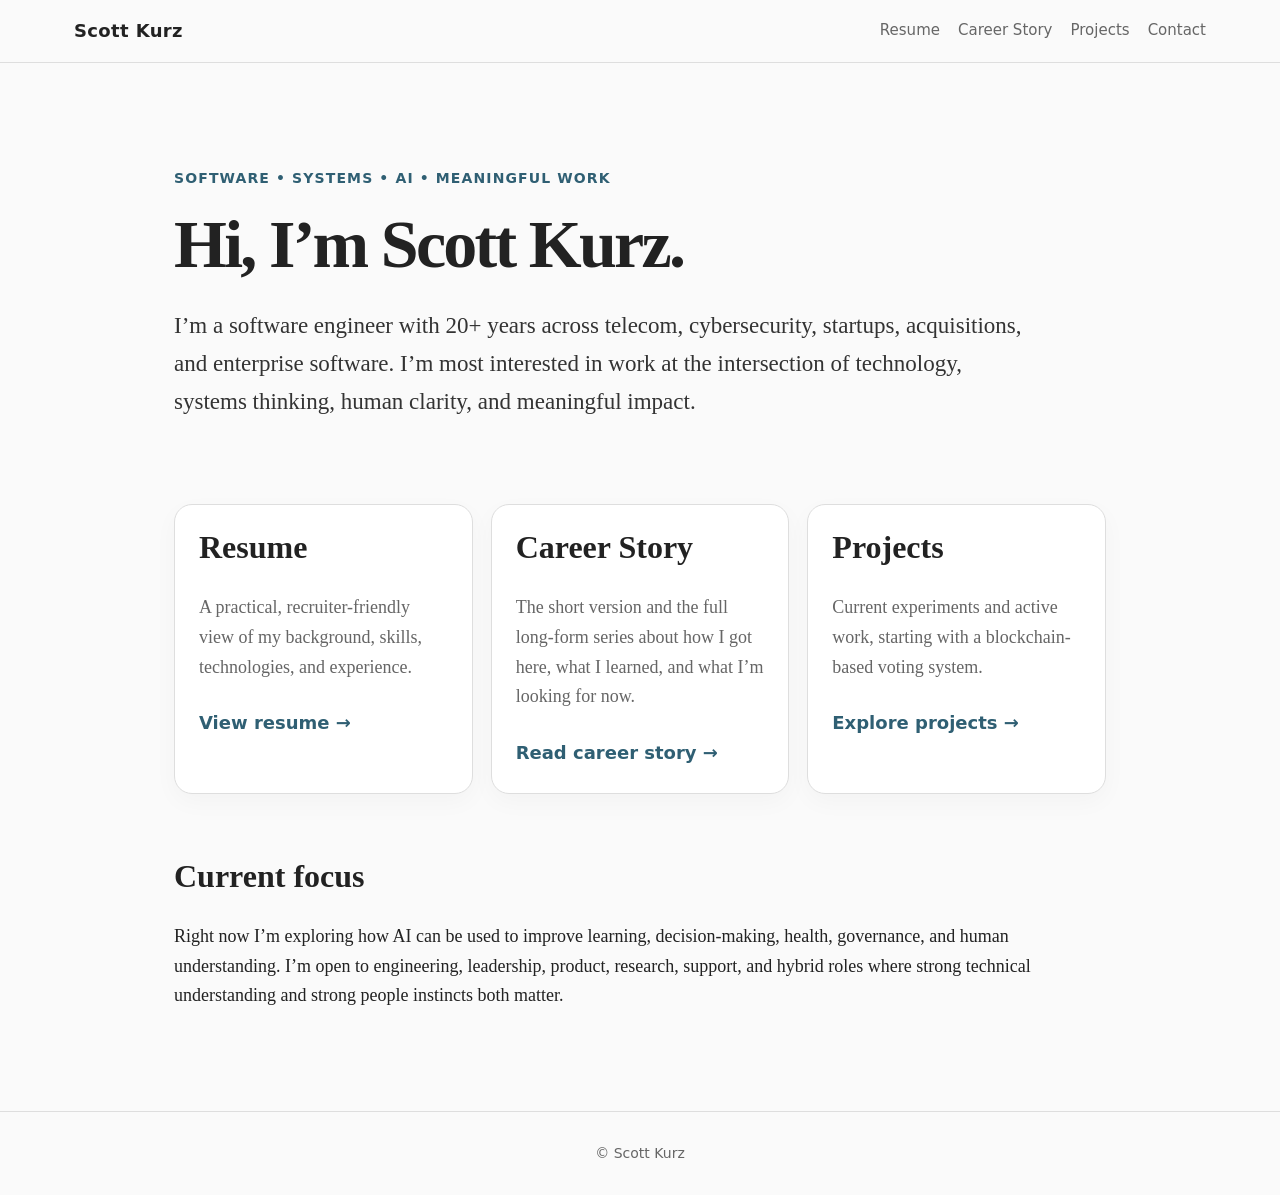
==== index.html @ 03584a28 "Initial website import" ====
<!doctype html>
<html lang="en">
<head>
<meta charset="utf-8">
<meta name="viewport" content="width=device-width, initial-scale=1">
<title>Home | Scott Kurz</title>
<link rel="stylesheet" href="styles.css">
</head>
<body>

<header class="site-header">
  <nav class="nav">
    <a class="brand" href="index.html">Scott Kurz</a>
    <div class="nav-links">
      <a class="" href="resume.html">Resume</a>
      <a class="" href="career-story.html">Career Story</a>
      <a class="" href="projects.html">Projects</a>
      <a class="" href="contact.html">Contact</a>
    </div>
  </nav>
</header>


<main>
  <section class="hero">
    <p class="eyebrow">Software • Systems • AI • Meaningful Work</p>
    <h1>Hi, I’m Scott Kurz.</h1>
    <p class="lede">I’m a software engineer with 20+ years across telecom, cybersecurity, startups, acquisitions, and enterprise software. I’m most interested in work at the intersection of technology, systems thinking, human clarity, and meaningful impact.</p>
  </section>
  <section class="cards">
    <article class="card">
      <h2>Resume</h2>
      <p>A practical, recruiter-friendly view of my background, skills, technologies, and experience.</p>
      <a class="card-link" href="resume.html">View resume →</a>
    </article>
    <article class="card">
      <h2>Career Story</h2>
      <p>The short version and the full long-form series about how I got here, what I learned, and what I’m looking for now.</p>
      <a class="card-link" href="career-story.html">Read career story →</a>
    </article>
    <article class="card">
      <h2>Projects</h2>
      <p>Current experiments and active work, starting with a blockchain-based voting system.</p>
      <a class="card-link" href="projects.html">Explore projects →</a>
    </article>
  </section>
  <section class="article">
    <h2>Current focus</h2>
    <p>Right now I’m exploring how AI can be used to improve learning, decision-making, health, governance, and human understanding. I’m open to engineering, leadership, product, research, support, and hybrid roles where strong technical understanding and strong people instincts both matter.</p>
  </section>
</main>

<footer class="footer">© Scott Kurz</footer>
</body>
</html>
---- styles.css ----
:root {
  --bg: #fafafa;
  --panel: #ffffff;
  --text: #222222;
  --muted: #666666;
  --border: #dedede;
  --accent: #2f5f73;
  --accent-soft: #e8f1f4;
  --max: 980px;
}

* { box-sizing: border-box; }

body {
  margin: 0;
  font-family: Georgia, "Times New Roman", serif;
  background: var(--bg);
  color: var(--text);
  line-height: 1.65;
  font-size: 18px;
}

a { color: var(--accent); text-decoration: none; }
a:hover { text-decoration: underline; }

.site-header {
  border-bottom: 1px solid var(--border);
  background: rgba(250,250,250,0.96);
  position: sticky;
  top: 0;
  z-index: 10;
}

.nav {
  max-width: 1180px;
  margin: 0 auto;
  padding: 16px 24px;
  display: flex;
  align-items: center;
  justify-content: space-between;
  gap: 16px;
}

.brand {
  font-family: system-ui, -apple-system, BlinkMacSystemFont, "Segoe UI", sans-serif;
  font-weight: 700;
  color: var(--text);
  letter-spacing: 0.02em;
}

.nav-links {
  display: flex;
  flex-wrap: wrap;
  gap: 18px;
  font-family: system-ui, -apple-system, BlinkMacSystemFont, "Segoe UI", sans-serif;
  font-size: 15px;
}

.nav-links a { color: var(--muted); }
.nav-links a.active { color: var(--text); font-weight: 600; }

main {
  max-width: var(--max);
  margin: 0 auto;
  padding: 56px 24px 80px;
}

.hero {
  padding: 34px 0 26px;
}

.eyebrow {
  font-family: system-ui, -apple-system, BlinkMacSystemFont, "Segoe UI", sans-serif;
  color: var(--accent);
  font-weight: 700;
  font-size: 14px;
  letter-spacing: 0.08em;
  text-transform: uppercase;
}

h1, h2, h3 {
  line-height: 1.18;
  margin-top: 0;
  font-weight: 700;
}

h1 {
  font-size: clamp(38px, 6vw, 68px);
  letter-spacing: -0.04em;
  margin-bottom: 20px;
}

h2 {
  font-size: 32px;
  margin-top: 52px;
  padding-top: 12px;
}

h3 {
  font-size: 23px;
  margin-top: 34px;
}

.lede {
  font-size: 23px;
  color: #333;
  max-width: 850px;
}

.muted { color: var(--muted); }

.cards {
  display: grid;
  grid-template-columns: repeat(3, minmax(0, 1fr));
  gap: 18px;
  margin-top: 34px;
}

.card {
  background: var(--panel);
  border: 1px solid var(--border);
  border-radius: 18px;
  padding: 24px;
  min-height: 190px;
  box-shadow: 0 8px 24px rgba(0,0,0,0.03);
}

.card h2, .card h3 {
  margin-top: 0;
  padding-top: 0;
}

.card p { color: var(--muted); }

.card-link {
  display: inline-block;
  margin-top: 8px;
  font-family: system-ui, -apple-system, BlinkMacSystemFont, "Segoe UI", sans-serif;
  font-weight: 700;
}

.page-grid {
  display: grid;
  grid-template-columns: 240px minmax(0, 1fr);
  gap: 42px;
  max-width: 1180px;
  margin: 0 auto;
  padding: 40px 24px 80px;
}

.story-nav {
  position: sticky;
  top: 82px;
  align-self: start;
  font-family: system-ui, -apple-system, BlinkMacSystemFont, "Segoe UI", sans-serif;
  font-size: 14px;
  border-right: 1px solid var(--border);
  padding-right: 22px;
}

.story-nav h3 {
  font-family: system-ui, -apple-system, BlinkMacSystemFont, "Segoe UI", sans-serif;
  font-size: 15px;
  margin: 0 0 14px;
}

.story-nav h3 a {
  color: var(--text);
}

.story-nav a {
  display: block;
  padding: 8px 0;
  color: var(--muted);
}

.story-nav a.active {
  color: var(--text);
  font-weight: 700;
}

.story-main {
  max-width: 860px;
}

.tabs {
  display: flex;
  gap: 8px;
  border-bottom: 1px solid var(--border);
  margin: 16px 0 32px;
  font-family: system-ui, -apple-system, BlinkMacSystemFont, "Segoe UI", sans-serif;
}

.tab-button {
  display: inline-flex;
  align-items: center;
  justify-content: center;
  border: 1px solid var(--border);
  border-bottom: none;
  background: #f3f3f3;
  padding: 11px 16px;
  border-radius: 12px 12px 0 0;
  cursor: pointer;
  color: var(--muted);
  font-weight: 650;
}

.tab-button.active {
  background: var(--panel);
  color: var(--text);
}

.tab-panel { display: none; }
.tab-panel.active { display: block; }

.story-layout {
  display: grid;
  grid-template-columns: 240px minmax(0, 1fr);
  gap: 42px;
}

.story-layout .story-nav { display: none; }
.story-layout.full-active .story-nav { display: block; }

.article {
  background: transparent;
}

.article p { margin: 0 0 20px; }

.article ul {
  margin: 0 0 22px 24px;
  padding: 0;
}

.article blockquote {
  margin: 26px 0;
  padding: 18px 22px;
  background: var(--accent-soft);
  border-left: 4px solid var(--accent);
  font-size: 20px;
  font-style: italic;
}

.resume-section {
  background: var(--panel);
  border: 1px solid var(--border);
  border-radius: 18px;
  padding: 28px;
  margin: 24px 0;
}

.resume-section h2 {
  margin-top: 0;
  padding-top: 0;
}

.pill-list {
  display: flex;
  flex-wrap: wrap;
  gap: 8px;
  margin-top: 12px;
}

.pill {
  font-family: system-ui, -apple-system, BlinkMacSystemFont, "Segoe UI", sans-serif;
  font-size: 14px;
  background: var(--accent-soft);
  border: 1px solid #d4e6eb;
  color: #234b59;
  padding: 6px 10px;
  border-radius: 999px;
}

.footer {
  border-top: 1px solid var(--border);
  padding: 30px 24px;
  text-align: center;
  color: var(--muted);
  font-family: system-ui, -apple-system, BlinkMacSystemFont, "Segoe UI", sans-serif;
  font-size: 14px;
}

@media (max-width: 850px) {
  .cards { grid-template-columns: 1fr; }
  .page-grid, .story-layout {
    display: block;
    padding: 32px 20px 70px;
  }
  .story-nav {
    position: static;
    border-right: 0;
    border-bottom: 1px solid var(--border);
    padding: 0 0 20px;
    margin-bottom: 28px;
  }
  .nav { align-items: flex-start; flex-direction: column; }
}


/* Career story tab layout fix */
.story-layout {
  display: block;
}

.story-layout .story-main {
  max-width: var(--max);
  margin: 0 auto;
}

.story-layout .story-nav {
  display: none;
}

.story-layout.full-active {
  display: grid;
  grid-template-columns: 240px minmax(0, 1fr);
  gap: 42px;
  max-width: 1180px;
  margin: 0 auto;
}

.story-layout.full-active .story-main {
  max-width: 860px;
  margin: 0;
}

.story-layout.full-active .story-nav {
  display: block;
}

@media (max-width: 850px) {
  .story-layout.full-active {
    display: block;
  }
}


/* Unified chapter layout: keep left navigation aligned with Career Story full view */
.story-page-layout {
  display: grid;
  grid-template-columns: 240px minmax(0, 1fr);
  gap: 42px;
  max-width: 1180px;
  margin: 0 auto;
  padding: 56px 24px 80px;
}

.story-page-layout .story-main {
  max-width: 860px;
}

.story-page-layout main {
  padding: 0;
  margin: 0;
}

@media (max-width: 850px) {
  .story-page-layout {
    display: block;
    padding: 32px 20px 70px;
  }
}


/* Final unified story navigation geometry */
.career-story-page {
  max-width: 1180px;
  margin: 0 auto;
  padding: 56px 24px 80px;
}

.career-story-page .tabs {
  max-width: 860px;
  margin-left: auto;
  margin-right: auto;
}

.story-layout {
  display: block !important;
  max-width: 860px !important;
  margin: 0 auto !important;
  padding: 0 !important;
}

.story-layout .story-nav {
  display: none !important;
}

.story-layout .story-main {
  max-width: 860px !important;
  margin: 0 auto !important;
}

.story-layout.full-active {
  display: grid !important;
  grid-template-columns: 240px minmax(0, 1fr);
  gap: 42px;
  max-width: 1180px !important;
  margin: 0 auto !important;
  padding: 0 !important;
}

.story-layout.full-active .story-nav {
  display: block !important;
}

.story-layout.full-active .story-main {
  max-width: 860px !important;
  margin: 0 !important;
}

.story-page-layout {
  display: grid !important;
  grid-template-columns: 240px minmax(0, 1fr);
  gap: 42px;
  max-width: 1180px !important;
  margin: 0 auto !important;
  padding: 56px 24px 80px !important;
}

.story-page-layout .story-main {
  max-width: 860px !important;
  margin: 0 !important;
  padding: 0 !important;
}

@media (max-width: 850px) {
  .career-story-page,
  .story-page-layout {
    display: block !important;
    padding: 32px 20px 70px !important;
  }

  .career-story-page .tabs {
    max-width: none;
  }

  .story-layout,
  .story-layout.full-active {
    display: block !important;
    max-width: none !important;
  }

  .story-layout.full-active .story-nav,
  .story-page-layout .story-nav {
    position: static;
    border-right: 0;
    border-bottom: 1px solid var(--border);
    padding: 0 0 20px;
    margin-bottom: 28px;
  }
}


/* Story tabs shown on chapter pages */
.story-tabs-bar {
  max-width: 1180px;
  margin: 0 auto;
  padding: 56px 24px 0;
}

.story-tabs-bar .tabs {
  max-width: 860px;
  margin-left: 282px; /* nav width + gap: 240 + 42 */
  margin-bottom: 0;
}

.story-page-layout.with-tabs {
  padding-top: 32px !important;
}

@media (max-width: 850px) {
  .story-tabs-bar {
    padding: 32px 20px 0;
  }
  .story-tabs-bar .tabs {
    max-width: none;
    margin-left: 0;
  }
}


/* v6: consistent story tabs + calmer chapter headings */
.story-tabs-bar {
  max-width: 1180px !important;
  margin: 0 auto !important;
  padding: 56px 24px 0 !important;
}

.story-tabs-bar .tabs,
.career-story-page > .tabs {
  max-width: 860px !important;
  width: 100%;
  margin-left: auto !important;
  margin-right: auto !important;
  margin-bottom: 0 !important;
}

.career-story-page {
  padding-top: 56px !important;
}

.career-story-page .story-layout {
  margin-top: 32px !important;
}

.story-page-layout.with-tabs {
  padding-top: 32px !important;
}

.story-main.article h1 {
  font-size: clamp(34px, 4.5vw, 48px) !important;
  letter-spacing: -0.025em !important;
  margin-bottom: 28px !important;
}

@media (max-width: 850px) {
  .story-tabs-bar {
    padding: 32px 20px 0 !important;
  }

  .story-tabs-bar .tabs,
  .career-story-page > .tabs {
    max-width: none !important;
    margin-left: 0 !important;
    margin-right: 0 !important;
  }

  .story-main.article h1 {
    font-size: clamp(32px, 9vw, 42px) !important;
  }
}
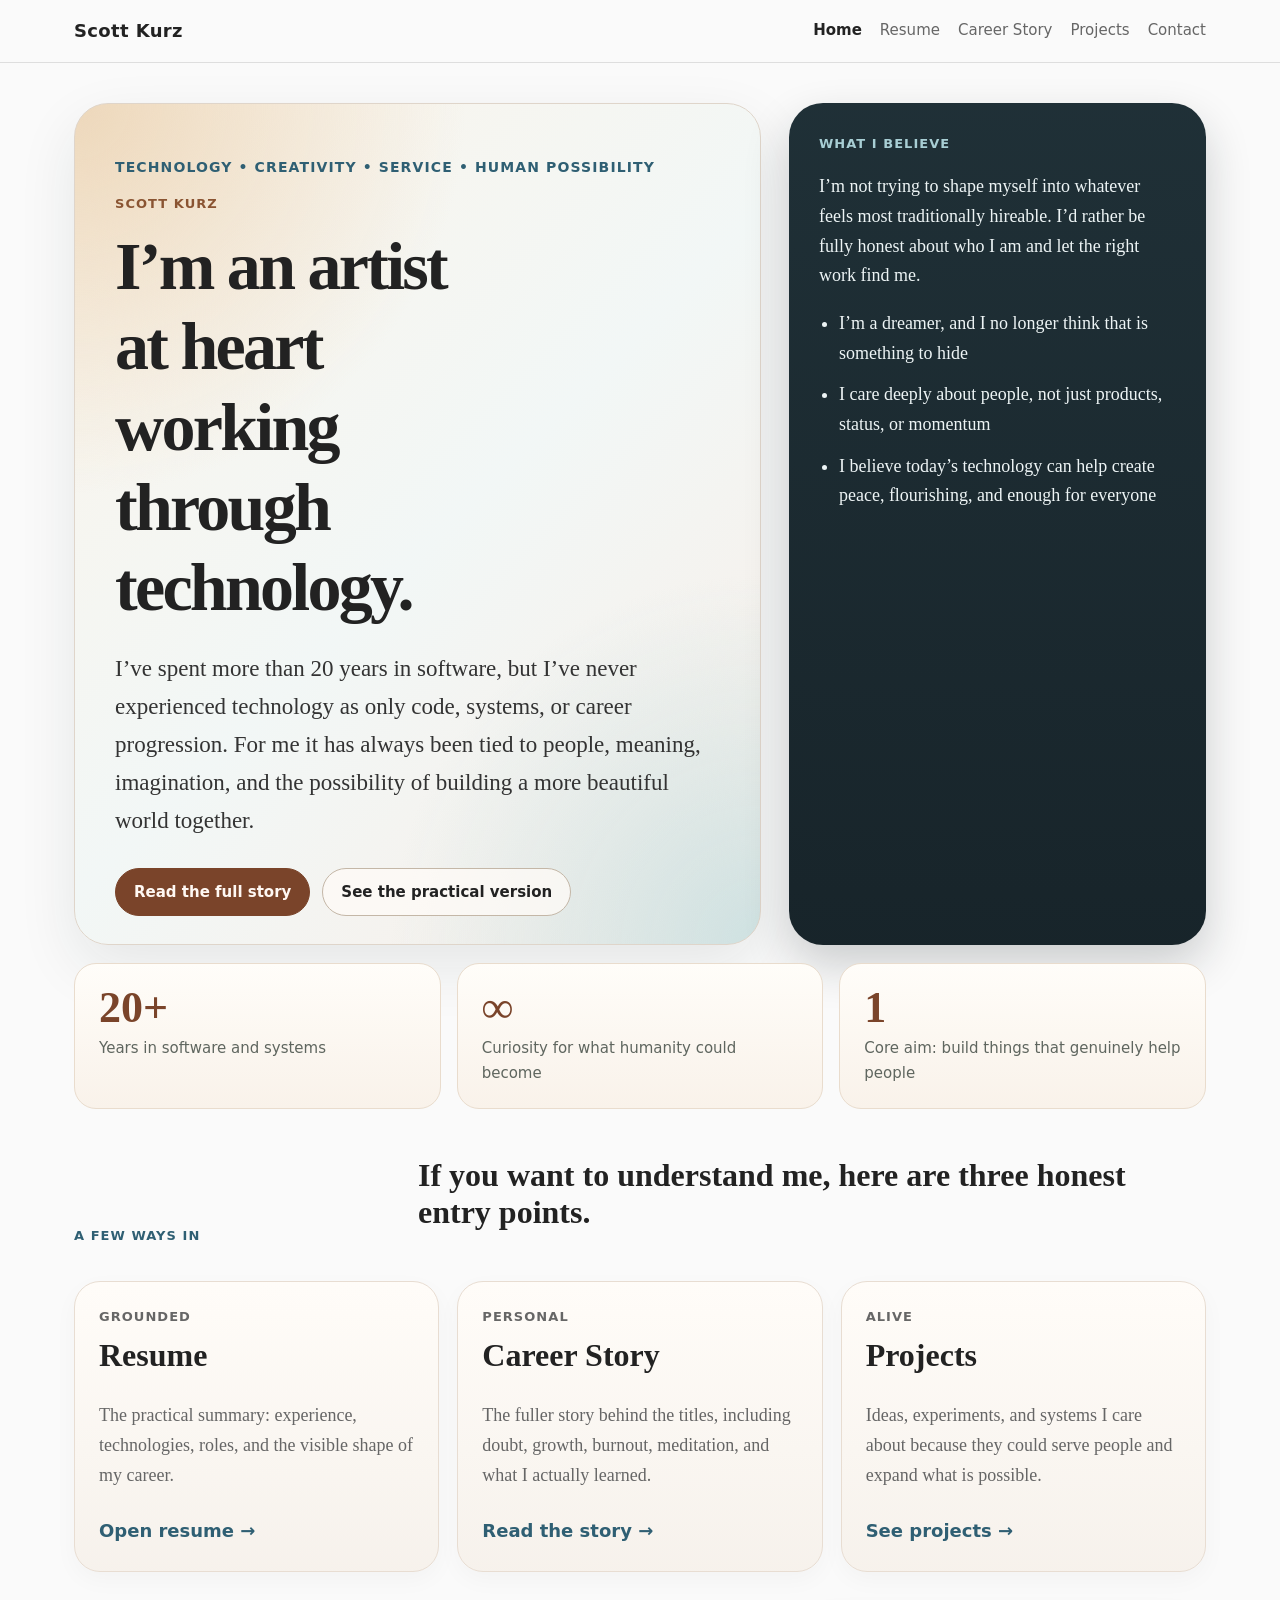
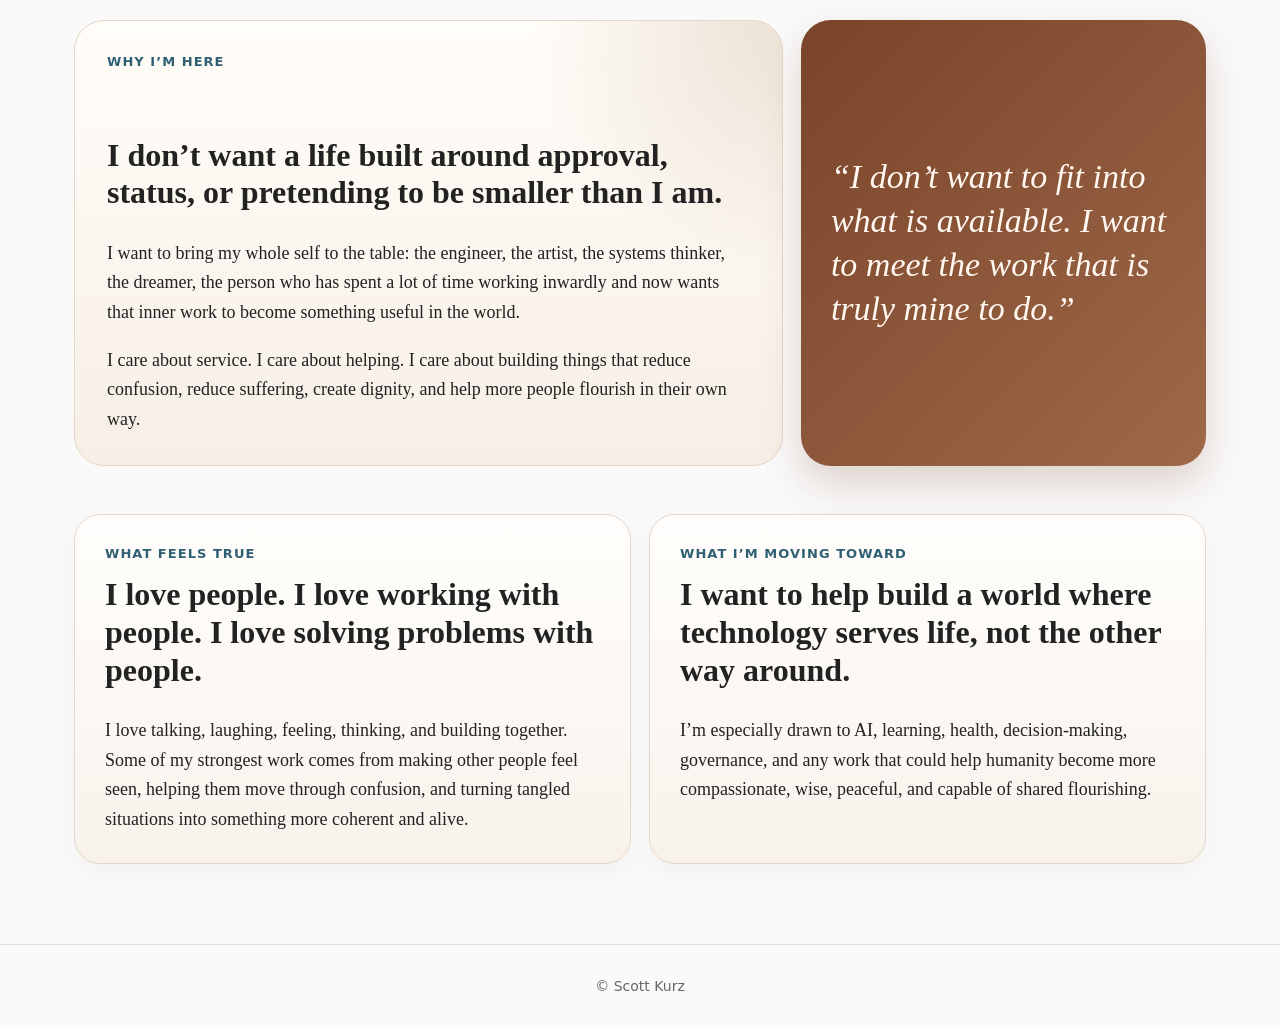
==== commit b38d36b0: "Redesign homepage with more personal voice" ====
--- a/index.html
+++ b/index.html
@@ -12,6 +12,7 @@
   <nav class="nav">
     <a class="brand" href="index.html">Scott Kurz</a>
     <div class="nav-links">
+      <a class="active" href="index.html">Home</a>
       <a class="" href="resume.html">Resume</a>
       <a class="" href="career-story.html">Career Story</a>
       <a class="" href="projects.html">Projects</a>
@@ -21,35 +22,97 @@
 </header>
 
 
-<main>
-  <section class="hero">
-    <p class="eyebrow">Software • Systems • AI • Meaningful Work</p>
-    <h1>Hi, I’m Scott Kurz.</h1>
-    <p class="lede">I’m a software engineer with 20+ years across telecom, cybersecurity, startups, acquisitions, and enterprise software. I’m most interested in work at the intersection of technology, systems thinking, human clarity, and meaningful impact.</p>
+<main class="home-main">
+  <section class="home-hero">
+    <div class="hero-copy">
+      <p class="eyebrow">Technology • Creativity • Service • Human Possibility</p>
+      <p class="hero-kicker">Scott Kurz</p>
+      <h1>I’m an artist at heart working through technology.</h1>
+      <p class="lede">I’ve spent more than 20 years in software, but I’ve never experienced technology as only code, systems, or career progression. For me it has always been tied to people, meaning, imagination, and the possibility of building a more beautiful world together.</p>
+      <div class="hero-actions">
+        <a class="button-link button-link-solid" href="career-story.html#full">Read the full story</a>
+        <a class="button-link" href="resume.html">See the practical version</a>
+      </div>
+    </div>
+    <aside class="hero-panel">
+      <p class="panel-label">What I believe</p>
+      <p>I’m not trying to shape myself into whatever feels most traditionally hireable. I’d rather be fully honest about who I am and let the right work find me.</p>
+      <ul class="hero-points">
+        <li>I’m a dreamer, and I no longer think that is something to hide</li>
+        <li>I care deeply about people, not just products, status, or momentum</li>
+        <li>I believe today’s technology can help create peace, flourishing, and enough for everyone</li>
+      </ul>
+    </aside>
   </section>
-  <section class="cards">
-    <article class="card">
-      <h2>Resume</h2>
-      <p>A practical, recruiter-friendly view of my background, skills, technologies, and experience.</p>
-      <a class="card-link" href="resume.html">View resume →</a>
+
+  <section class="home-strip" aria-label="Snapshot">
+    <article class="strip-item">
+      <span class="strip-number">20+</span>
+      <span class="strip-label">Years in software and systems</span>
     </article>
-    <article class="card">
-      <h2>Career Story</h2>
-      <p>The short version and the full long-form series about how I got here, what I learned, and what I’m looking for now.</p>
-      <a class="card-link" href="career-story.html">Read career story →</a>
+    <article class="strip-item">
+      <span class="strip-number">∞</span>
+      <span class="strip-label">Curiosity for what humanity could become</span>
     </article>
-    <article class="card">
-      <h2>Projects</h2>
-      <p>Current experiments and active work, starting with a blockchain-based voting system.</p>
-      <a class="card-link" href="projects.html">Explore projects →</a>
+    <article class="strip-item">
+      <span class="strip-number">1</span>
+      <span class="strip-label">Core aim: build things that genuinely help people</span>
     </article>
   </section>
-  <section class="article">
-    <h2>Current focus</h2>
-    <p>Right now I’m exploring how AI can be used to improve learning, decision-making, health, governance, and human understanding. I’m open to engineering, leadership, product, research, support, and hybrid roles where strong technical understanding and strong people instincts both matter.</p>
+
+  <section class="home-section">
+    <div class="section-heading">
+      <p class="section-label">A few ways in</p>
+      <h2>If you want to understand me, here are three honest entry points.</h2>
+    </div>
+    <div class="cards home-cards">
+      <article class="card feature-card">
+        <p class="card-tag">Grounded</p>
+        <h2>Resume</h2>
+        <p>The practical summary: experience, technologies, roles, and the visible shape of my career.</p>
+        <a class="card-link" href="resume.html">Open resume →</a>
+      </article>
+      <article class="card feature-card">
+        <p class="card-tag">Personal</p>
+        <h2>Career Story</h2>
+        <p>The fuller story behind the titles, including doubt, growth, burnout, meditation, and what I actually learned.</p>
+        <a class="card-link" href="career-story.html">Read the story →</a>
+      </article>
+      <article class="card feature-card">
+        <p class="card-tag">Alive</p>
+        <h2>Projects</h2>
+        <p>Ideas, experiments, and systems I care about because they could serve people and expand what is possible.</p>
+        <a class="card-link" href="projects.html">See projects →</a>
+      </article>
+    </div>
+  </section>
+
+  <section class="home-section manifesto-section">
+    <article class="manifesto-card">
+      <p class="section-label">Why I’m here</p>
+      <h2>I don’t want a life built around approval, status, or pretending to be smaller than I am.</h2>
+      <p>I want to bring my whole self to the table: the engineer, the artist, the systems thinker, the dreamer, the person who has spent a lot of time working inwardly and now wants that inner work to become something useful in the world.</p>
+      <p>I care about service. I care about helping. I care about building things that reduce confusion, reduce suffering, create dignity, and help more people flourish in their own way.</p>
+    </article>
+    <article class="manifesto-quote">
+      <p>“I don’t want to fit into what is available. I want to meet the work that is truly mine to do.”</p>
+    </article>
+  </section>
+
+  <section class="home-section home-grid">
+    <article class="home-note">
+      <p class="section-label">What feels true</p>
+      <h2>I love people. I love working with people. I love solving problems with people.</h2>
+      <p>I love talking, laughing, feeling, thinking, and building together. Some of my strongest work comes from making other people feel seen, helping them move through confusion, and turning tangled situations into something more coherent and alive.</p>
+    </article>
+    <article class="home-note">
+      <p class="section-label">What I’m moving toward</p>
+      <h2>I want to help build a world where technology serves life, not the other way around.</h2>
+      <p>I’m especially drawn to AI, learning, health, decision-making, governance, and any work that could help humanity become more compassionate, wise, peaceful, and capable of shared flourishing.</p>
+    </article>
   </section>
 </main>
 
 <footer class="footer">© Scott Kurz</footer>
 </body>
-</html>+</html>
--- a/styles.css
+++ b/styles.css
@@ -140,6 +140,248 @@
   font-weight: 700;
 }
 
+.home-main {
+  max-width: 1180px;
+  padding-top: 40px;
+}
+
+.home-hero {
+  display: grid;
+  grid-template-columns: minmax(0, 1.4fr) minmax(300px, 0.85fr);
+  gap: 28px;
+  align-items: stretch;
+}
+
+.hero-copy {
+  padding: 38px 40px 28px;
+  border-radius: 34px;
+  background:
+    radial-gradient(circle at top left, rgba(236, 213, 182, 0.9), transparent 36%),
+    radial-gradient(circle at bottom right, rgba(196, 222, 224, 0.8), transparent 34%),
+    linear-gradient(135deg, #fbf4ea 0%, #f2f7f6 52%, #f8eee7 100%);
+  border: 1px solid #dfd5ca;
+  box-shadow: 0 22px 60px rgba(24, 40, 48, 0.09);
+}
+
+.hero-kicker,
+.panel-label,
+.section-label,
+.card-tag {
+  margin: 0 0 12px;
+  font-family: system-ui, -apple-system, BlinkMacSystemFont, "Segoe UI", sans-serif;
+  font-size: 13px;
+  font-weight: 700;
+  letter-spacing: 0.08em;
+  text-transform: uppercase;
+}
+
+.hero-kicker {
+  color: #8a5432;
+}
+
+.hero-copy h1 {
+  max-width: 11ch;
+  margin-bottom: 20px;
+}
+
+.hero-copy .lede {
+  margin-bottom: 28px;
+  max-width: 26em;
+}
+
+.hero-actions {
+  display: flex;
+  flex-wrap: wrap;
+  gap: 12px;
+}
+
+.button-link {
+  display: inline-flex;
+  align-items: center;
+  justify-content: center;
+  min-height: 48px;
+  padding: 0 18px;
+  border-radius: 999px;
+  border: 1px solid #c4b7a7;
+  background: rgba(255, 251, 247, 0.75);
+  color: var(--text);
+  font-family: system-ui, -apple-system, BlinkMacSystemFont, "Segoe UI", sans-serif;
+  font-size: 15px;
+  font-weight: 700;
+  text-decoration: none;
+  transition: transform 120ms ease, background 120ms ease, border-color 120ms ease;
+}
+
+.button-link:hover {
+  text-decoration: none;
+  transform: translateY(-1px);
+  background: rgba(255, 251, 247, 0.95);
+}
+
+.button-link-solid {
+  background: #7a442a;
+  border-color: #7a442a;
+  color: #fff8f3;
+}
+
+.button-link-solid:hover {
+  background: #633521;
+  border-color: #633521;
+}
+
+.hero-panel {
+  padding: 30px 30px 24px;
+  border-radius: 34px;
+  background:
+    linear-gradient(180deg, rgba(27, 44, 51, 0.98), rgba(19, 32, 38, 0.98));
+  color: #edf4f5;
+  box-shadow: 0 20px 46px rgba(20, 30, 37, 0.2);
+}
+
+.panel-label {
+  color: #a8ced4;
+}
+
+.hero-panel p {
+  margin: 0 0 18px;
+}
+
+.hero-points {
+  margin: 0;
+  padding-left: 20px;
+}
+
+.hero-points li {
+  margin-bottom: 12px;
+}
+
+.home-strip {
+  display: grid;
+  grid-template-columns: repeat(3, minmax(0, 1fr));
+  gap: 16px;
+  margin: 18px 0 0;
+}
+
+.strip-item {
+  display: flex;
+  flex-direction: column;
+  gap: 6px;
+  padding: 22px 24px;
+  border-radius: 22px;
+  background: linear-gradient(180deg, #fffdf9, #f9f2ea);
+  border: 1px solid #e9dccd;
+}
+
+.strip-number {
+  font-size: clamp(30px, 4vw, 44px);
+  line-height: 1;
+  font-weight: 700;
+  color: #7a442a;
+}
+
+.strip-label {
+  font-family: system-ui, -apple-system, BlinkMacSystemFont, "Segoe UI", sans-serif;
+  color: #5f665f;
+  font-size: 15px;
+}
+
+.home-section {
+  margin-top: 48px;
+}
+
+.section-heading {
+  display: grid;
+  grid-template-columns: minmax(0, 320px) minmax(0, 1fr);
+  gap: 24px;
+  align-items: end;
+  margin-bottom: 22px;
+}
+
+.section-heading h2,
+.home-note h2 {
+  margin-top: 0;
+  padding-top: 0;
+}
+
+.section-label,
+.card-tag {
+  color: var(--accent);
+}
+
+.home-cards {
+  margin-top: 0;
+}
+
+.feature-card {
+  min-height: 240px;
+  border-radius: 26px;
+  border-color: #e8ddd2;
+  background:
+    linear-gradient(180deg, rgba(255, 252, 248, 0.96), rgba(246, 241, 235, 0.96));
+}
+
+.card-tag {
+  margin-bottom: 10px;
+}
+
+.home-grid {
+  display: grid;
+  grid-template-columns: repeat(2, minmax(0, 1fr));
+  gap: 18px;
+}
+
+.home-note {
+  padding: 28px 30px;
+  border-radius: 26px;
+  background: linear-gradient(180deg, #fffefc, #f8f2eb);
+  border: 1px solid #e4d8cb;
+  box-shadow: 0 10px 30px rgba(0, 0, 0, 0.04);
+}
+
+.home-note p:last-child {
+  margin-bottom: 0;
+}
+
+.manifesto-section {
+  display: grid;
+  grid-template-columns: minmax(0, 1.4fr) minmax(280px, 0.8fr);
+  gap: 18px;
+}
+
+.manifesto-card,
+.manifesto-quote {
+  border-radius: 30px;
+}
+
+.manifesto-card {
+  padding: 30px 32px;
+  background:
+    radial-gradient(circle at top right, rgba(221, 204, 184, 0.55), transparent 30%),
+    linear-gradient(180deg, #fffdf9, #f7efe6);
+  border: 1px solid #e4d7c7;
+}
+
+.manifesto-card p:last-child {
+  margin-bottom: 0;
+}
+
+.manifesto-quote {
+  display: flex;
+  align-items: center;
+  justify-content: center;
+  padding: 30px;
+  background: linear-gradient(135deg, #7a442a, #9e6849);
+  color: #fff7f0;
+  box-shadow: 0 18px 40px rgba(122, 68, 42, 0.22);
+}
+
+.manifesto-quote p {
+  margin: 0;
+  font-size: clamp(24px, 3vw, 34px);
+  line-height: 1.3;
+  font-style: italic;
+}
+
 .page-grid {
   display: grid;
   grid-template-columns: 240px minmax(0, 1fr);
@@ -193,9 +435,14 @@
 }
 
 .tab-button {
+  appearance: none;
+  -webkit-appearance: none;
   display: inline-flex;
   align-items: center;
   justify-content: center;
+  font: inherit;
+  line-height: 1.2;
+  text-decoration: none;
   border: 1px solid var(--border);
   border-bottom: none;
   background: #f3f3f3;
@@ -214,15 +461,6 @@
 .tab-panel { display: none; }
 .tab-panel.active { display: block; }
 
-.story-layout {
-  display: grid;
-  grid-template-columns: 240px minmax(0, 1fr);
-  gap: 42px;
-}
-
-.story-layout .story-nav { display: none; }
-.story-layout.full-active .story-nav { display: block; }
-
 .article {
   background: transparent;
 }
@@ -282,11 +520,106 @@
   font-size: 14px;
 }
 
+.career-story-page {
+  max-width: 1180px;
+  margin: 0 auto;
+  padding: 32px 24px 80px;
+}
+
+.story-tabs-bar {
+  max-width: 1180px;
+  margin: 0 auto;
+  padding: 56px 24px 0;
+}
+
+.story-tabs-bar .tabs {
+  max-width: 860px;
+  width: 100%;
+  margin: 0 auto;
+}
+
+.story-layout {
+  display: block;
+  max-width: 860px;
+  margin: 0 auto;
+}
+
+.story-layout .story-nav {
+  display: none;
+}
+
+.story-layout .story-main {
+  max-width: 860px;
+  margin: 0 auto;
+}
+
+.story-layout.full-active {
+  display: grid;
+  grid-template-columns: 240px minmax(0, 1fr);
+  gap: 42px;
+  max-width: 1180px;
+  margin: 0 auto;
+}
+
+.story-layout.full-active .story-nav {
+  display: block;
+}
+
+.story-layout.full-active .story-main {
+  max-width: 860px;
+  margin: 0;
+}
+
+.story-page-layout {
+  display: grid;
+  grid-template-columns: 240px minmax(0, 1fr);
+  gap: 42px;
+  max-width: 1180px;
+  margin: 0 auto;
+  padding: 32px 24px 80px;
+}
+
+.story-page-layout .story-main {
+  max-width: 860px;
+  margin: 0;
+  padding: 0;
+}
+
+.story-main.article h1 {
+  font-size: clamp(34px, 4.5vw, 48px);
+  letter-spacing: -0.025em;
+  margin-bottom: 28px;
+}
+
 @media (max-width: 850px) {
   .cards { grid-template-columns: 1fr; }
-  .page-grid, .story-layout {
+  .home-hero,
+  .home-strip,
+  .section-heading,
+  .home-grid,
+  .manifesto-section {
+    grid-template-columns: 1fr;
+  }
+  .home-main {
+    padding-top: 28px;
+  }
+  .hero-copy,
+  .hero-panel,
+  .strip-item,
+  .home-note {
+    padding-left: 22px;
+    padding-right: 22px;
+  }
+  .page-grid,
+  .career-story-page,
+  .story-page-layout {
     display: block;
     padding: 32px 20px 70px;
+  }
+  .story-layout,
+  .story-layout.full-active {
+    display: block;
+    max-width: none;
   }
   .story-nav {
     position: static;
@@ -295,240 +628,14 @@
     padding: 0 0 20px;
     margin-bottom: 28px;
   }
-  .nav { align-items: flex-start; flex-direction: column; }
-}
-
-
-/* Career story tab layout fix */
-.story-layout {
-  display: block;
-}
-
-.story-layout .story-main {
-  max-width: var(--max);
-  margin: 0 auto;
-}
-
-.story-layout .story-nav {
-  display: none;
-}
-
-.story-layout.full-active {
-  display: grid;
-  grid-template-columns: 240px minmax(0, 1fr);
-  gap: 42px;
-  max-width: 1180px;
-  margin: 0 auto;
-}
-
-.story-layout.full-active .story-main {
-  max-width: 860px;
-  margin: 0;
-}
-
-.story-layout.full-active .story-nav {
-  display: block;
-}
-
-@media (max-width: 850px) {
-  .story-layout.full-active {
-    display: block;
-  }
-}
-
-
-/* Unified chapter layout: keep left navigation aligned with Career Story full view */
-.story-page-layout {
-  display: grid;
-  grid-template-columns: 240px minmax(0, 1fr);
-  gap: 42px;
-  max-width: 1180px;
-  margin: 0 auto;
-  padding: 56px 24px 80px;
-}
-
-.story-page-layout .story-main {
-  max-width: 860px;
-}
-
-.story-page-layout main {
-  padding: 0;
-  margin: 0;
-}
-
-@media (max-width: 850px) {
-  .story-page-layout {
-    display: block;
-    padding: 32px 20px 70px;
-  }
-}
-
-
-/* Final unified story navigation geometry */
-.career-story-page {
-  max-width: 1180px;
-  margin: 0 auto;
-  padding: 56px 24px 80px;
-}
-
-.career-story-page .tabs {
-  max-width: 860px;
-  margin-left: auto;
-  margin-right: auto;
-}
-
-.story-layout {
-  display: block !important;
-  max-width: 860px !important;
-  margin: 0 auto !important;
-  padding: 0 !important;
-}
-
-.story-layout .story-nav {
-  display: none !important;
-}
-
-.story-layout .story-main {
-  max-width: 860px !important;
-  margin: 0 auto !important;
-}
-
-.story-layout.full-active {
-  display: grid !important;
-  grid-template-columns: 240px minmax(0, 1fr);
-  gap: 42px;
-  max-width: 1180px !important;
-  margin: 0 auto !important;
-  padding: 0 !important;
-}
-
-.story-layout.full-active .story-nav {
-  display: block !important;
-}
-
-.story-layout.full-active .story-main {
-  max-width: 860px !important;
-  margin: 0 !important;
-}
-
-.story-page-layout {
-  display: grid !important;
-  grid-template-columns: 240px minmax(0, 1fr);
-  gap: 42px;
-  max-width: 1180px !important;
-  margin: 0 auto !important;
-  padding: 56px 24px 80px !important;
-}
-
-.story-page-layout .story-main {
-  max-width: 860px !important;
-  margin: 0 !important;
-  padding: 0 !important;
-}
-
-@media (max-width: 850px) {
-  .career-story-page,
-  .story-page-layout {
-    display: block !important;
-    padding: 32px 20px 70px !important;
-  }
-
-  .career-story-page .tabs {
-    max-width: none;
-  }
-
-  .story-layout,
-  .story-layout.full-active {
-    display: block !important;
-    max-width: none !important;
-  }
-
-  .story-layout.full-active .story-nav,
-  .story-page-layout .story-nav {
-    position: static;
-    border-right: 0;
-    border-bottom: 1px solid var(--border);
-    padding: 0 0 20px;
-    margin-bottom: 28px;
-  }
-}
-
-
-/* Story tabs shown on chapter pages */
-.story-tabs-bar {
-  max-width: 1180px;
-  margin: 0 auto;
-  padding: 56px 24px 0;
-}
-
-.story-tabs-bar .tabs {
-  max-width: 860px;
-  margin-left: 282px; /* nav width + gap: 240 + 42 */
-  margin-bottom: 0;
-}
-
-.story-page-layout.with-tabs {
-  padding-top: 32px !important;
-}
-
-@media (max-width: 850px) {
   .story-tabs-bar {
     padding: 32px 20px 0;
   }
   .story-tabs-bar .tabs {
     max-width: none;
-    margin-left: 0;
-  }
-}
-
-
-/* v6: consistent story tabs + calmer chapter headings */
-.story-tabs-bar {
-  max-width: 1180px !important;
-  margin: 0 auto !important;
-  padding: 56px 24px 0 !important;
-}
-
-.story-tabs-bar .tabs,
-.career-story-page > .tabs {
-  max-width: 860px !important;
-  width: 100%;
-  margin-left: auto !important;
-  margin-right: auto !important;
-  margin-bottom: 0 !important;
-}
-
-.career-story-page {
-  padding-top: 56px !important;
-}
-
-.career-story-page .story-layout {
-  margin-top: 32px !important;
-}
-
-.story-page-layout.with-tabs {
-  padding-top: 32px !important;
-}
-
-.story-main.article h1 {
-  font-size: clamp(34px, 4.5vw, 48px) !important;
-  letter-spacing: -0.025em !important;
-  margin-bottom: 28px !important;
-}
-
-@media (max-width: 850px) {
-  .story-tabs-bar {
-    padding: 32px 20px 0 !important;
-  }
-
-  .story-tabs-bar .tabs,
-  .career-story-page > .tabs {
-    max-width: none !important;
-    margin-left: 0 !important;
-    margin-right: 0 !important;
-  }
-
+  }
   .story-main.article h1 {
-    font-size: clamp(32px, 9vw, 42px) !important;
-  }
-}
+    font-size: clamp(32px, 9vw, 42px);
+  }
+  .nav { align-items: flex-start; flex-direction: column; }
+}
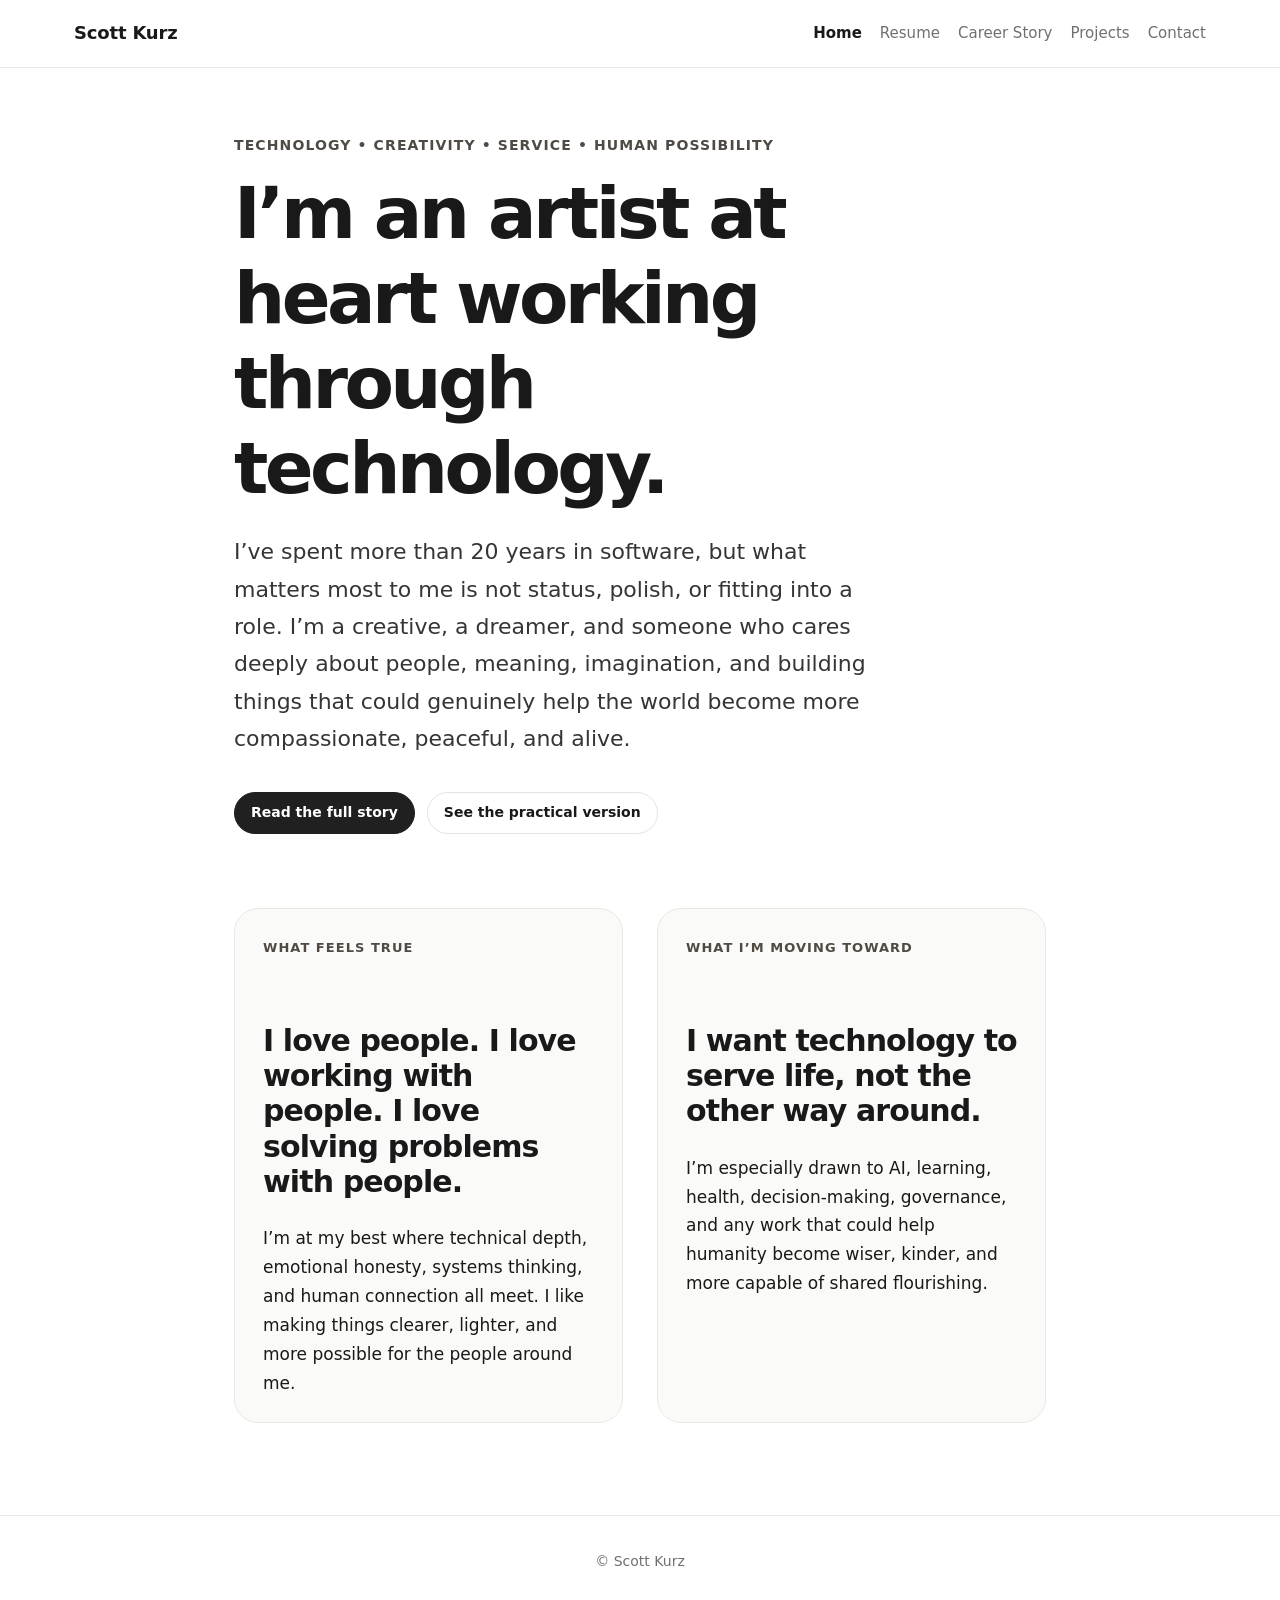
==== commit afd167a2: "Refine site toward a cleaner minimalist design" ====
--- a/index.html
+++ b/index.html
@@ -21,94 +21,27 @@
   </nav>
 </header>
 
-
 <main class="home-main">
-  <section class="home-hero">
-    <div class="hero-copy">
-      <p class="eyebrow">Technology • Creativity • Service • Human Possibility</p>
-      <p class="hero-kicker">Scott Kurz</p>
-      <h1>I’m an artist at heart working through technology.</h1>
-      <p class="lede">I’ve spent more than 20 years in software, but I’ve never experienced technology as only code, systems, or career progression. For me it has always been tied to people, meaning, imagination, and the possibility of building a more beautiful world together.</p>
-      <div class="hero-actions">
-        <a class="button-link button-link-solid" href="career-story.html#full">Read the full story</a>
-        <a class="button-link" href="resume.html">See the practical version</a>
-      </div>
-    </div>
-    <aside class="hero-panel">
-      <p class="panel-label">What I believe</p>
-      <p>I’m not trying to shape myself into whatever feels most traditionally hireable. I’d rather be fully honest about who I am and let the right work find me.</p>
-      <ul class="hero-points">
-        <li>I’m a dreamer, and I no longer think that is something to hide</li>
-        <li>I care deeply about people, not just products, status, or momentum</li>
-        <li>I believe today’s technology can help create peace, flourishing, and enough for everyone</li>
-      </ul>
-    </aside>
-  </section>
-
-  <section class="home-strip" aria-label="Snapshot">
-    <article class="strip-item">
-      <span class="strip-number">20+</span>
-      <span class="strip-label">Years in software and systems</span>
-    </article>
-    <article class="strip-item">
-      <span class="strip-number">∞</span>
-      <span class="strip-label">Curiosity for what humanity could become</span>
-    </article>
-    <article class="strip-item">
-      <span class="strip-number">1</span>
-      <span class="strip-label">Core aim: build things that genuinely help people</span>
-    </article>
-  </section>
-
-  <section class="home-section">
-    <div class="section-heading">
-      <p class="section-label">A few ways in</p>
-      <h2>If you want to understand me, here are three honest entry points.</h2>
-    </div>
-    <div class="cards home-cards">
-      <article class="card feature-card">
-        <p class="card-tag">Grounded</p>
-        <h2>Resume</h2>
-        <p>The practical summary: experience, technologies, roles, and the visible shape of my career.</p>
-        <a class="card-link" href="resume.html">Open resume →</a>
-      </article>
-      <article class="card feature-card">
-        <p class="card-tag">Personal</p>
-        <h2>Career Story</h2>
-        <p>The fuller story behind the titles, including doubt, growth, burnout, meditation, and what I actually learned.</p>
-        <a class="card-link" href="career-story.html">Read the story →</a>
-      </article>
-      <article class="card feature-card">
-        <p class="card-tag">Alive</p>
-        <h2>Projects</h2>
-        <p>Ideas, experiments, and systems I care about because they could serve people and expand what is possible.</p>
-        <a class="card-link" href="projects.html">See projects →</a>
-      </article>
+  <section class="home-hero home-hero-minimal">
+    <p class="eyebrow">Technology • Creativity • Service • Human Possibility</p>
+    <h1>I’m an artist at heart working through technology.</h1>
+    <p class="lede">I’ve spent more than 20 years in software, but what matters most to me is not status, polish, or fitting into a role. I’m a creative, a dreamer, and someone who cares deeply about people, meaning, imagination, and building things that could genuinely help the world become more compassionate, peaceful, and alive.</p>
+    <div class="hero-actions">
+      <a class="button-link button-link-solid" href="career-story.html?tab=full">Read the full story</a>
+      <a class="button-link" href="resume.html">See the practical version</a>
     </div>
   </section>
 
-  <section class="home-section manifesto-section">
-    <article class="manifesto-card">
-      <p class="section-label">Why I’m here</p>
-      <h2>I don’t want a life built around approval, status, or pretending to be smaller than I am.</h2>
-      <p>I want to bring my whole self to the table: the engineer, the artist, the systems thinker, the dreamer, the person who has spent a lot of time working inwardly and now wants that inner work to become something useful in the world.</p>
-      <p>I care about service. I care about helping. I care about building things that reduce confusion, reduce suffering, create dignity, and help more people flourish in their own way.</p>
-    </article>
-    <article class="manifesto-quote">
-      <p>“I don’t want to fit into what is available. I want to meet the work that is truly mine to do.”</p>
-    </article>
-  </section>
-
-  <section class="home-section home-grid">
+  <section class="home-section home-grid home-grid-minimal">
     <article class="home-note">
       <p class="section-label">What feels true</p>
       <h2>I love people. I love working with people. I love solving problems with people.</h2>
-      <p>I love talking, laughing, feeling, thinking, and building together. Some of my strongest work comes from making other people feel seen, helping them move through confusion, and turning tangled situations into something more coherent and alive.</p>
+      <p>I’m at my best where technical depth, emotional honesty, systems thinking, and human connection all meet. I like making things clearer, lighter, and more possible for the people around me.</p>
     </article>
     <article class="home-note">
       <p class="section-label">What I’m moving toward</p>
-      <h2>I want to help build a world where technology serves life, not the other way around.</h2>
-      <p>I’m especially drawn to AI, learning, health, decision-making, governance, and any work that could help humanity become more compassionate, wise, peaceful, and capable of shared flourishing.</p>
+      <h2>I want technology to serve life, not the other way around.</h2>
+      <p>I’m especially drawn to AI, learning, health, decision-making, governance, and any work that could help humanity become wiser, kinder, and more capable of shared flourishing.</p>
     </article>
   </section>
 </main>
--- a/styles.css
+++ b/styles.css
@@ -1,12 +1,12 @@
 
 :root {
-  --bg: #fafafa;
+  --bg: #ffffff;
   --panel: #ffffff;
-  --text: #222222;
-  --muted: #666666;
-  --border: #dedede;
-  --accent: #2f5f73;
-  --accent-soft: #e8f1f4;
+  --text: #191919;
+  --muted: #707070;
+  --border: #ece8e1;
+  --accent: #4f4a44;
+  --accent-soft: #f7f5f1;
   --max: 980px;
 }
 
@@ -14,11 +14,11 @@
 
 body {
   margin: 0;
-  font-family: Georgia, "Times New Roman", serif;
+  font-family: system-ui, -apple-system, BlinkMacSystemFont, "Segoe UI", sans-serif;
   background: var(--bg);
   color: var(--text);
-  line-height: 1.65;
-  font-size: 18px;
+  line-height: 1.7;
+  font-size: 17px;
 }
 
 a { color: var(--accent); text-decoration: none; }
@@ -26,16 +26,17 @@
 
 .site-header {
   border-bottom: 1px solid var(--border);
-  background: rgba(250,250,250,0.96);
+  background: rgba(255,255,255,0.94);
   position: sticky;
   top: 0;
   z-index: 10;
+  backdrop-filter: blur(14px);
 }
 
 .nav {
   max-width: 1180px;
   margin: 0 auto;
-  padding: 16px 24px;
+  padding: 18px 24px;
   display: flex;
   align-items: center;
   justify-content: space-between;
@@ -43,10 +44,11 @@
 }
 
 .brand {
-  font-family: system-ui, -apple-system, BlinkMacSystemFont, "Segoe UI", sans-serif;
-  font-weight: 700;
-  color: var(--text);
-  letter-spacing: 0.02em;
+  font-family: inherit;
+  font-weight: 600;
+  color: var(--text);
+  letter-spacing: -0.01em;
+  font-size: 18px;
 }
 
 .nav-links {
@@ -63,7 +65,7 @@
 main {
   max-width: var(--max);
   margin: 0 auto;
-  padding: 56px 24px 80px;
+  padding: 64px 24px 92px;
 }
 
 .hero {
@@ -82,29 +84,31 @@
 h1, h2, h3 {
   line-height: 1.18;
   margin-top: 0;
-  font-weight: 700;
+  font-weight: 600;
 }
 
 h1 {
-  font-size: clamp(38px, 6vw, 68px);
-  letter-spacing: -0.04em;
-  margin-bottom: 20px;
+  font-size: clamp(40px, 7vw, 72px);
+  letter-spacing: -0.05em;
+  margin-bottom: 16px;
 }
 
 h2 {
-  font-size: 32px;
+  font-size: 30px;
   margin-top: 52px;
   padding-top: 12px;
+  letter-spacing: -0.03em;
 }
 
 h3 {
-  font-size: 23px;
+  font-size: 22px;
   margin-top: 34px;
+  letter-spacing: -0.02em;
 }
 
 .lede {
-  font-size: 23px;
-  color: #333;
+  font-size: 22px;
+  color: #353535;
   max-width: 850px;
 }
 
@@ -113,17 +117,18 @@
 .cards {
   display: grid;
   grid-template-columns: repeat(3, minmax(0, 1fr));
-  gap: 18px;
-  margin-top: 34px;
+  gap: 20px;
+  margin-top: 28px;
 }
 
 .card {
   background: var(--panel);
   border: 1px solid var(--border);
-  border-radius: 18px;
-  padding: 24px;
-  min-height: 190px;
-  box-shadow: 0 8px 24px rgba(0,0,0,0.03);
+  border-radius: 24px;
+  padding: 24px 24px 22px;
+  min-height: 0;
+  box-shadow: none;
+  background: #fafaf8;
 }
 
 .card h2, .card h3 {
@@ -141,26 +146,26 @@
 }
 
 .home-main {
-  max-width: 1180px;
-  padding-top: 40px;
-}
-
-.home-hero {
-  display: grid;
-  grid-template-columns: minmax(0, 1.4fr) minmax(300px, 0.85fr);
-  gap: 28px;
-  align-items: stretch;
-}
-
-.hero-copy {
-  padding: 38px 40px 28px;
-  border-radius: 34px;
-  background:
-    radial-gradient(circle at top left, rgba(236, 213, 182, 0.9), transparent 36%),
-    radial-gradient(circle at bottom right, rgba(196, 222, 224, 0.8), transparent 34%),
-    linear-gradient(135deg, #fbf4ea 0%, #f2f7f6 52%, #f8eee7 100%);
-  border: 1px solid #dfd5ca;
-  box-shadow: 0 22px 60px rgba(24, 40, 48, 0.09);
+  max-width: 860px;
+  padding-top: 52px;
+}
+
+.home-hero-minimal {
+  padding-bottom: 18px;
+}
+
+.home-hero-minimal h1 {
+  max-width: 11ch;
+}
+
+.home-hero-minimal .lede {
+  max-width: 30em;
+}
+
+.hero-statement {
+  max-width: 34em;
+  color: var(--muted);
+  font-size: 19px;
 }
 
 .hero-kicker,
@@ -179,128 +184,48 @@
   color: #8a5432;
 }
 
-.hero-copy h1 {
-  max-width: 11ch;
-  margin-bottom: 20px;
-}
-
-.hero-copy .lede {
-  margin-bottom: 28px;
-  max-width: 26em;
-}
-
 .hero-actions {
   display: flex;
   flex-wrap: wrap;
   gap: 12px;
+  margin-top: 34px;
 }
 
 .button-link {
   display: inline-flex;
   align-items: center;
   justify-content: center;
-  min-height: 48px;
-  padding: 0 18px;
+  min-height: 42px;
+  padding: 0 16px;
   border-radius: 999px;
-  border: 1px solid #c4b7a7;
-  background: rgba(255, 251, 247, 0.75);
-  color: var(--text);
-  font-family: system-ui, -apple-system, BlinkMacSystemFont, "Segoe UI", sans-serif;
-  font-size: 15px;
+  border: 1px solid #e5e5df;
+  background: transparent;
+  color: var(--text);
+  font-family: system-ui, -apple-system, BlinkMacSystemFont, "Segoe UI", sans-serif;
+  font-size: 14px;
   font-weight: 700;
   text-decoration: none;
-  transition: transform 120ms ease, background 120ms ease, border-color 120ms ease;
+  transition: background 120ms ease, border-color 120ms ease;
 }
 
 .button-link:hover {
   text-decoration: none;
-  transform: translateY(-1px);
-  background: rgba(255, 251, 247, 0.95);
+  background: #f5f5f2;
 }
 
 .button-link-solid {
-  background: #7a442a;
-  border-color: #7a442a;
-  color: #fff8f3;
+  background: #202020;
+  border-color: #202020;
+  color: #fff;
 }
 
 .button-link-solid:hover {
-  background: #633521;
-  border-color: #633521;
-}
-
-.hero-panel {
-  padding: 30px 30px 24px;
-  border-radius: 34px;
-  background:
-    linear-gradient(180deg, rgba(27, 44, 51, 0.98), rgba(19, 32, 38, 0.98));
-  color: #edf4f5;
-  box-shadow: 0 20px 46px rgba(20, 30, 37, 0.2);
-}
-
-.panel-label {
-  color: #a8ced4;
-}
-
-.hero-panel p {
-  margin: 0 0 18px;
-}
-
-.hero-points {
-  margin: 0;
-  padding-left: 20px;
-}
-
-.hero-points li {
-  margin-bottom: 12px;
-}
-
-.home-strip {
-  display: grid;
-  grid-template-columns: repeat(3, minmax(0, 1fr));
-  gap: 16px;
-  margin: 18px 0 0;
-}
-
-.strip-item {
-  display: flex;
-  flex-direction: column;
-  gap: 6px;
-  padding: 22px 24px;
-  border-radius: 22px;
-  background: linear-gradient(180deg, #fffdf9, #f9f2ea);
-  border: 1px solid #e9dccd;
-}
-
-.strip-number {
-  font-size: clamp(30px, 4vw, 44px);
-  line-height: 1;
-  font-weight: 700;
-  color: #7a442a;
-}
-
-.strip-label {
-  font-family: system-ui, -apple-system, BlinkMacSystemFont, "Segoe UI", sans-serif;
-  color: #5f665f;
-  font-size: 15px;
+  background: #111111;
+  border-color: #111111;
 }
 
 .home-section {
-  margin-top: 48px;
-}
-
-.section-heading {
-  display: grid;
-  grid-template-columns: minmax(0, 320px) minmax(0, 1fr);
-  gap: 24px;
-  align-items: end;
-  margin-bottom: 22px;
-}
-
-.section-heading h2,
-.home-note h2 {
-  margin-top: 0;
-  padding-top: 0;
+  margin-top: 56px;
 }
 
 .section-label,
@@ -308,78 +233,51 @@
   color: var(--accent);
 }
 
-.home-cards {
-  margin-top: 0;
-}
-
-.feature-card {
-  min-height: 240px;
-  border-radius: 26px;
-  border-color: #e8ddd2;
-  background:
-    linear-gradient(180deg, rgba(255, 252, 248, 0.96), rgba(246, 241, 235, 0.96));
-}
-
 .card-tag {
-  margin-bottom: 10px;
+  margin-bottom: 8px;
 }
 
 .home-grid {
   display: grid;
   grid-template-columns: repeat(2, minmax(0, 1fr));
-  gap: 18px;
+  gap: 34px;
 }
 
 .home-note {
-  padding: 28px 30px;
-  border-radius: 26px;
-  background: linear-gradient(180deg, #fffefc, #f8f2eb);
-  border: 1px solid #e4d8cb;
-  box-shadow: 0 10px 30px rgba(0, 0, 0, 0.04);
+  padding: 28px 28px 24px;
+  border-radius: 24px;
+  background: #fafaf8;
+  border: 1px solid var(--border);
+  box-shadow: none;
 }
 
 .home-note p:last-child {
   margin-bottom: 0;
 }
 
-.manifesto-section {
-  display: grid;
-  grid-template-columns: minmax(0, 1.4fr) minmax(280px, 0.8fr);
-  gap: 18px;
-}
-
-.manifesto-card,
-.manifesto-quote {
-  border-radius: 30px;
-}
-
-.manifesto-card {
-  padding: 30px 32px;
-  background:
-    radial-gradient(circle at top right, rgba(221, 204, 184, 0.55), transparent 30%),
-    linear-gradient(180deg, #fffdf9, #f7efe6);
-  border: 1px solid #e4d7c7;
-}
-
-.manifesto-card p:last-child {
-  margin-bottom: 0;
-}
-
-.manifesto-quote {
-  display: flex;
-  align-items: center;
-  justify-content: center;
-  padding: 30px;
-  background: linear-gradient(135deg, #7a442a, #9e6849);
-  color: #fff7f0;
-  box-shadow: 0 18px 40px rgba(122, 68, 42, 0.22);
-}
-
-.manifesto-quote p {
-  margin: 0;
-  font-size: clamp(24px, 3vw, 34px);
-  line-height: 1.3;
-  font-style: italic;
+.expressive-page {
+  max-width: 860px;
+}
+
+.page-intro {
+  margin-bottom: 42px;
+  padding: 0 0 18px;
+  border-radius: 0;
+  background: transparent;
+  border: 0;
+}
+
+.page-intro h1,
+.page-intro .lede {
+  max-width: 14ch;
+}
+
+.page-intro .lede {
+  max-width: 30em;
+}
+
+.project-card {
+  min-height: 0;
 }
 
 .page-grid {
@@ -397,8 +295,11 @@
   align-self: start;
   font-family: system-ui, -apple-system, BlinkMacSystemFont, "Segoe UI", sans-serif;
   font-size: 14px;
-  border-right: 1px solid var(--border);
-  padding-right: 22px;
+  padding: 18px 18px 14px;
+  border: 1px solid var(--border);
+  border-radius: 22px;
+  background: #fafaf8;
+  box-shadow: none;
 }
 
 .story-nav h3 {
@@ -429,8 +330,8 @@
 .tabs {
   display: flex;
   gap: 8px;
-  border-bottom: 1px solid var(--border);
-  margin: 16px 0 32px;
+  border-bottom: 0;
+  margin: 10px 0 36px;
   font-family: system-ui, -apple-system, BlinkMacSystemFont, "Segoe UI", sans-serif;
 }
 
@@ -443,19 +344,20 @@
   font: inherit;
   line-height: 1.2;
   text-decoration: none;
-  border: 1px solid var(--border);
-  border-bottom: none;
-  background: #f3f3f3;
-  padding: 11px 16px;
-  border-radius: 12px 12px 0 0;
+  border: 1px solid #ebe7e0;
+  background: #fbfaf8;
+  padding: 10px 16px;
+  border-radius: 999px;
   cursor: pointer;
   color: var(--muted);
   font-weight: 650;
 }
 
 .tab-button.active {
-  background: var(--panel);
-  color: var(--text);
+  background: #202020;
+  color: var(--text);
+  color: #fff;
+  border-color: #202020;
 }
 
 .tab-panel { display: none; }
@@ -475,18 +377,18 @@
 .article blockquote {
   margin: 26px 0;
   padding: 18px 22px;
-  background: var(--accent-soft);
-  border-left: 4px solid var(--accent);
+  background: #faf9f7;
+  border-left: 2px solid #d9d4cc;
   font-size: 20px;
   font-style: italic;
 }
 
 .resume-section {
-  background: var(--panel);
+  background: #fafaf8;
   border: 1px solid var(--border);
-  border-radius: 18px;
-  padding: 28px;
-  margin: 24px 0;
+  border-radius: 24px;
+  padding: 26px 28px 24px;
+  margin: 28px 0;
 }
 
 .resume-section h2 {
@@ -504,16 +406,16 @@
 .pill {
   font-family: system-ui, -apple-system, BlinkMacSystemFont, "Segoe UI", sans-serif;
   font-size: 14px;
-  background: var(--accent-soft);
-  border: 1px solid #d4e6eb;
-  color: #234b59;
+  background: #fff;
+  border: 1px solid #e7e3dc;
+  color: var(--text);
   padding: 6px 10px;
   border-radius: 999px;
 }
 
 .footer {
   border-top: 1px solid var(--border);
-  padding: 30px 24px;
+  padding: 34px 24px;
   text-align: center;
   color: var(--muted);
   font-family: system-ui, -apple-system, BlinkMacSystemFont, "Segoe UI", sans-serif;
@@ -523,13 +425,42 @@
 .career-story-page {
   max-width: 1180px;
   margin: 0 auto;
-  padding: 32px 24px 80px;
+  padding: 36px 24px 92px;
+}
+
+.story-shell {
+  padding-bottom: 0;
+}
+
+.story-intro {
+  margin-bottom: 0;
+}
+
+.story-bridge {
+  margin-bottom: 0;
+  padding: 0 0 12px;
+  border-radius: 0;
+  background: transparent;
+  border: 0;
+}
+
+.story-bridge-title {
+  margin: 0 0 10px;
+  font-size: 22px;
+  font-weight: 700;
+  line-height: 1.2;
+}
+
+.story-bridge-copy {
+  margin: 0;
+  max-width: 48em;
+  color: #4d4d4d;
 }
 
 .story-tabs-bar {
   max-width: 1180px;
   margin: 0 auto;
-  padding: 56px 24px 0;
+  padding: 18px 24px 0;
 }
 
 .story-tabs-bar .tabs {
@@ -551,6 +482,13 @@
 .story-layout .story-main {
   max-width: 860px;
   margin: 0 auto;
+}
+
+.story-content {
+  padding: 0;
+  border-radius: 0;
+  background: transparent;
+  border: 0;
 }
 
 .story-layout.full-active {
@@ -576,7 +514,7 @@
   gap: 42px;
   max-width: 1180px;
   margin: 0 auto;
-  padding: 32px 24px 80px;
+  padding: 36px 24px 92px;
 }
 
 .story-page-layout .story-main {
@@ -593,28 +531,17 @@
 
 @media (max-width: 850px) {
   .cards { grid-template-columns: 1fr; }
-  .home-hero,
-  .home-strip,
-  .section-heading,
-  .home-grid,
-  .manifesto-section {
+  .home-grid {
     grid-template-columns: 1fr;
   }
   .home-main {
-    padding-top: 28px;
-  }
-  .hero-copy,
-  .hero-panel,
-  .strip-item,
-  .home-note {
-    padding-left: 22px;
-    padding-right: 22px;
+    padding-top: 32px;
   }
   .page-grid,
   .career-story-page,
   .story-page-layout {
     display: block;
-    padding: 32px 20px 70px;
+    padding: 36px 20px 76px;
   }
   .story-layout,
   .story-layout.full-active {
@@ -624,9 +551,11 @@
   .story-nav {
     position: static;
     border-right: 0;
-    border-bottom: 1px solid var(--border);
-    padding: 0 0 20px;
+    border-bottom: 0;
+    border-left: 0;
+    padding: 0;
     margin-bottom: 28px;
+    background: transparent;
   }
   .story-tabs-bar {
     padding: 32px 20px 0;
@@ -637,5 +566,8 @@
   .story-main.article h1 {
     font-size: clamp(32px, 9vw, 42px);
   }
+  .story-content {
+    padding: 24px 22px;
+  }
   .nav { align-items: flex-start; flex-direction: column; }
 }
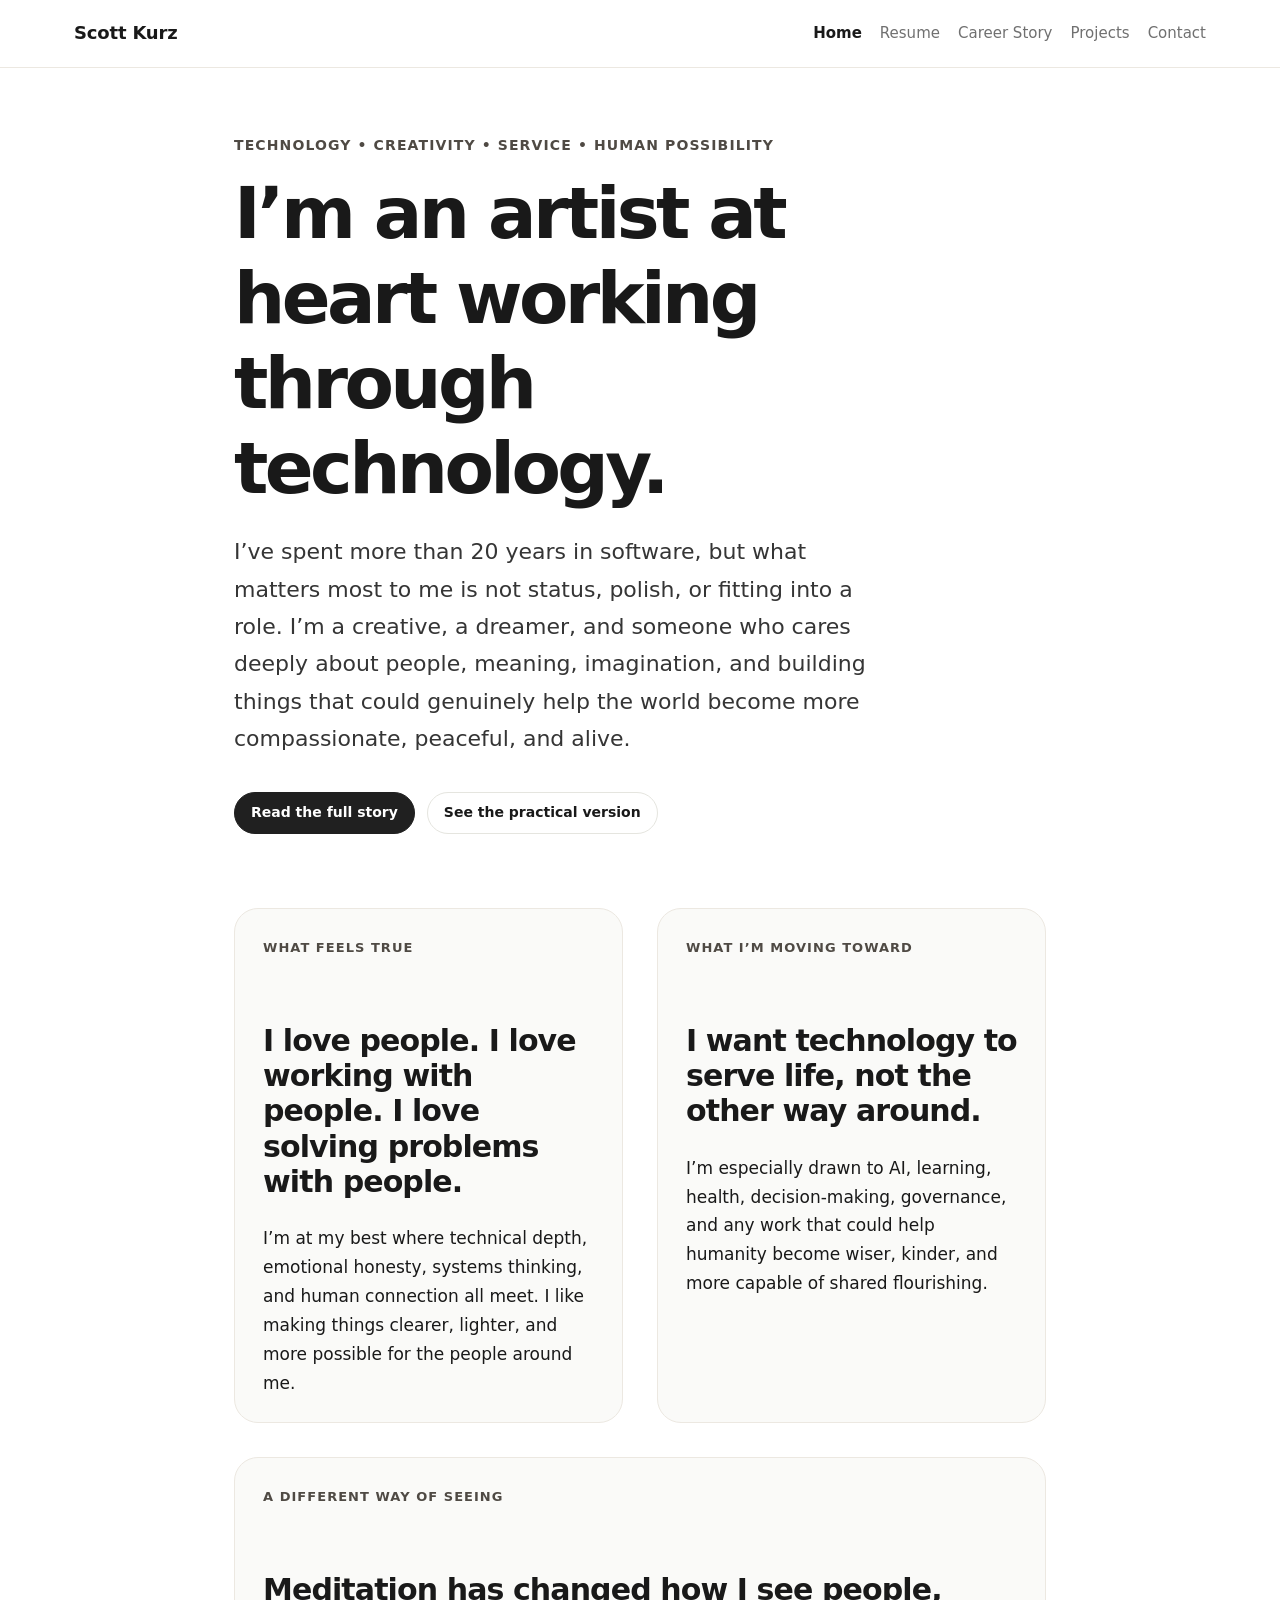
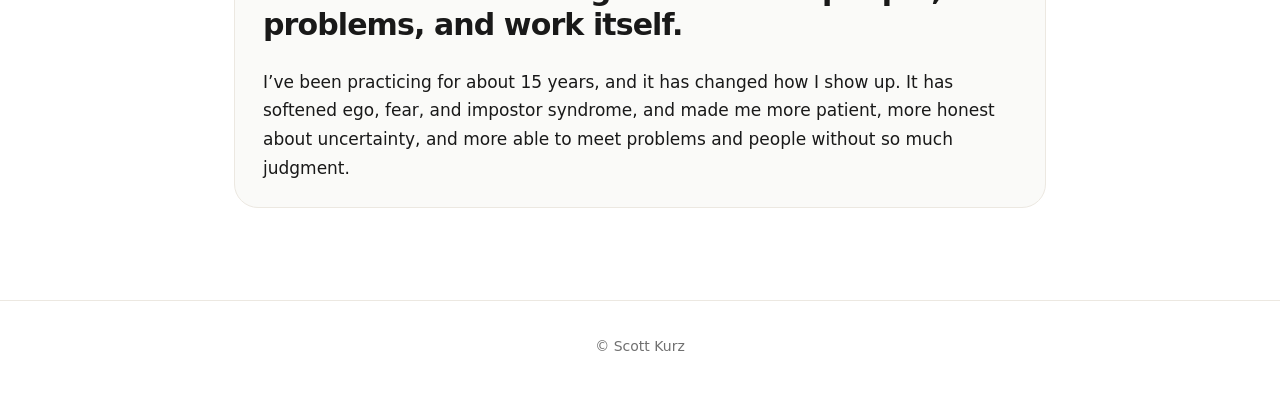
==== commit f8e9e59e: "Refine homepage and expand project themes" ====
--- a/index.html
+++ b/index.html
@@ -43,6 +43,11 @@
       <h2>I want technology to serve life, not the other way around.</h2>
       <p>I’m especially drawn to AI, learning, health, decision-making, governance, and any work that could help humanity become wiser, kinder, and more capable of shared flourishing.</p>
     </article>
+    <article class="home-note home-note-wide">
+      <p class="section-label">A Different Way of Seeing</p>
+      <h2>Meditation has changed how I see people, problems, and work itself.</h2>
+      <p>I’ve been practicing for about 15 years, and it has changed how I show up. It has softened ego, fear, and impostor syndrome, and made me more patient, more honest about uncertainty, and more able to meet problems and people without so much judgment.</p>
+    </article>
   </section>
 </main>
 
--- a/styles.css
+++ b/styles.css
@@ -249,6 +249,10 @@
   background: #fafaf8;
   border: 1px solid var(--border);
   box-shadow: none;
+}
+
+.home-note-wide {
+  grid-column: 1 / -1;
 }
 
 .home-note p:last-child {
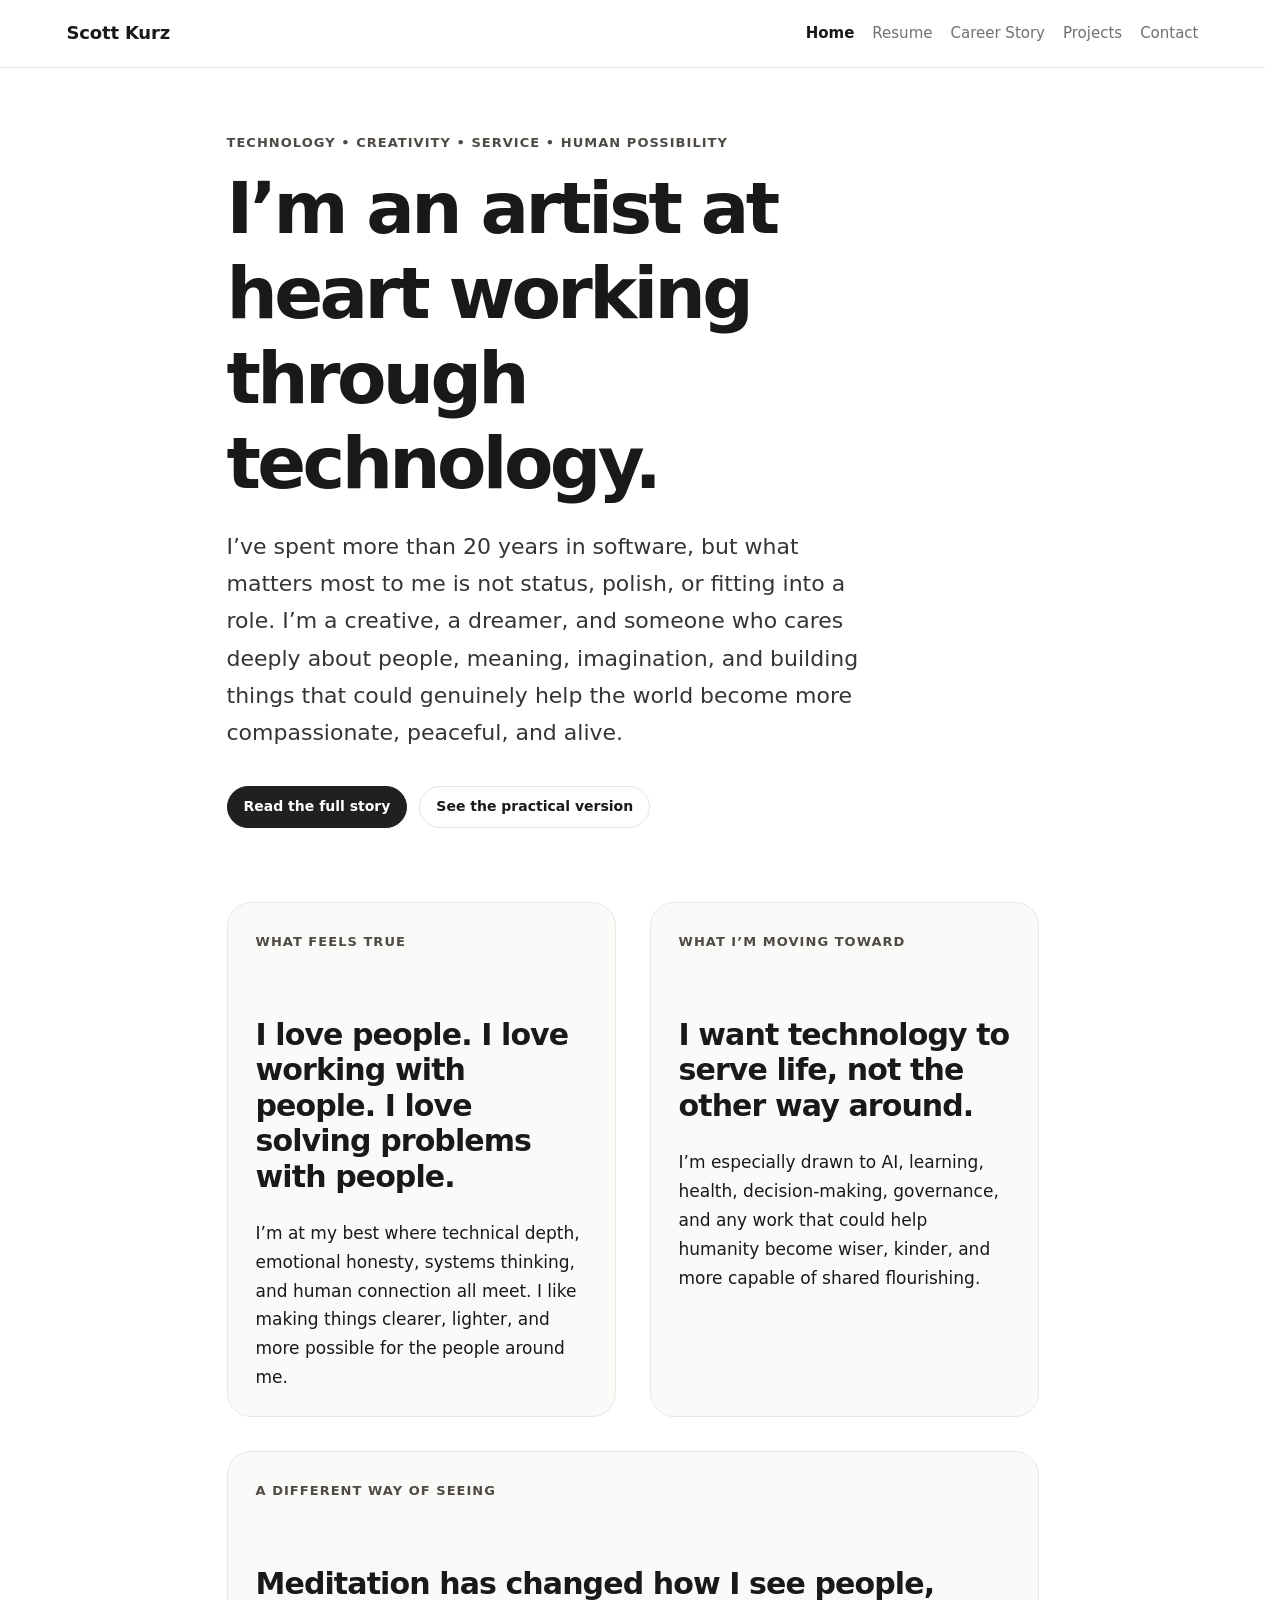
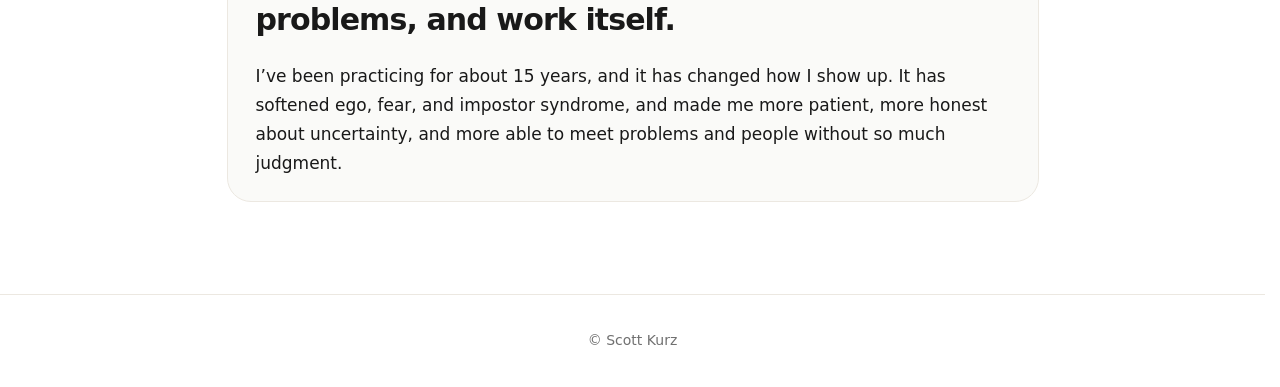
==== commit 26291101: "Polish page alignment and project CTA" ====
--- a/index.html
+++ b/index.html
@@ -23,7 +23,7 @@
 
 <main class="home-main">
   <section class="home-hero home-hero-minimal">
-    <p class="eyebrow">Technology • Creativity • Service • Human Possibility</p>
+    <p class="section-label">Technology • Creativity • Service • Human Possibility</p>
     <h1>I’m an artist at heart working through technology.</h1>
     <p class="lede">I’ve spent more than 20 years in software, but what matters most to me is not status, polish, or fitting into a role. I’m a creative, a dreamer, and someone who cares deeply about people, meaning, imagination, and building things that could genuinely help the world become more compassionate, peaceful, and alive.</p>
     <div class="hero-actions">
--- a/styles.css
+++ b/styles.css
@@ -12,6 +12,10 @@
 
 * { box-sizing: border-box; }
 
+html {
+  scrollbar-gutter: stable;
+}
+
 body {
   margin: 0;
   font-family: system-ui, -apple-system, BlinkMacSystemFont, "Segoe UI", sans-serif;
@@ -73,6 +77,7 @@
 }
 
 .eyebrow {
+  margin: 0 0 12px;
   font-family: system-ui, -apple-system, BlinkMacSystemFont, "Segoe UI", sans-serif;
   color: var(--accent);
   font-weight: 700;
@@ -147,7 +152,7 @@
 
 .home-main {
   max-width: 860px;
-  padding-top: 52px;
+  padding-top: 64px;
 }
 
 .home-hero-minimal {
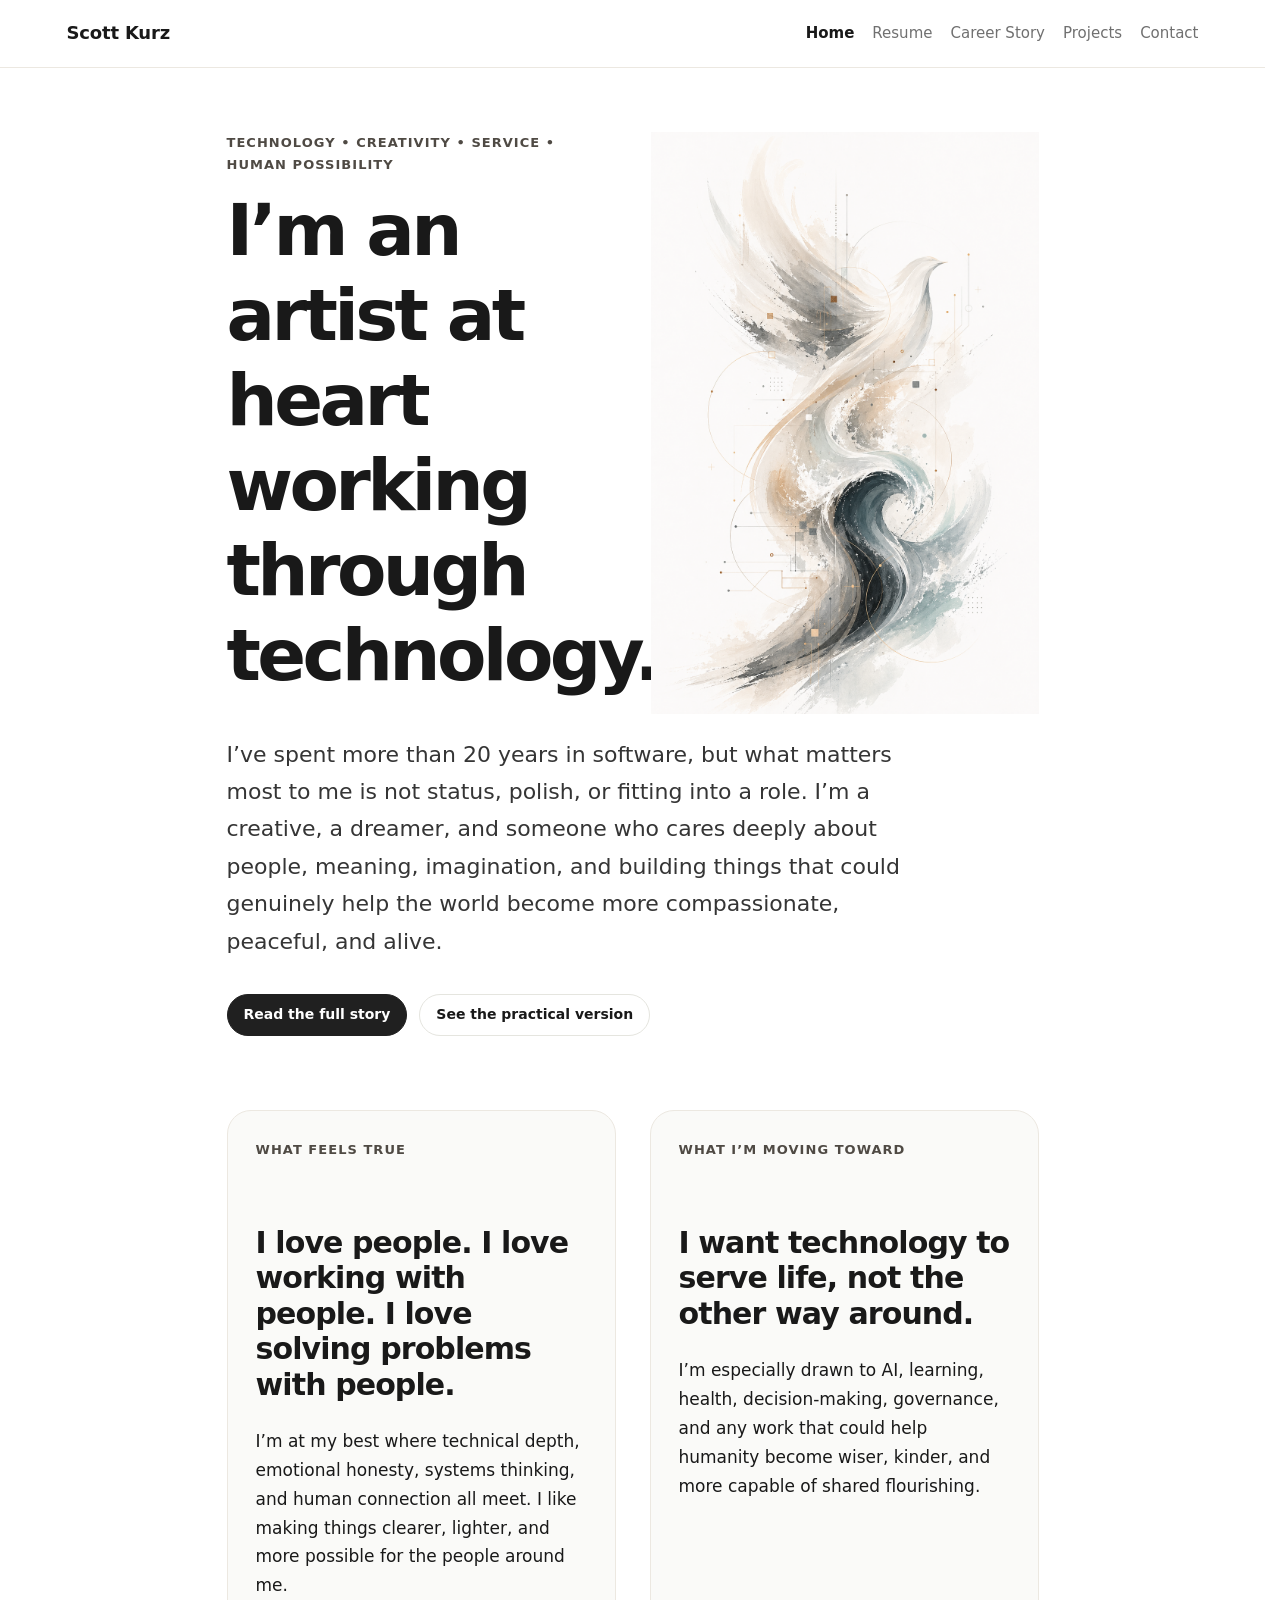
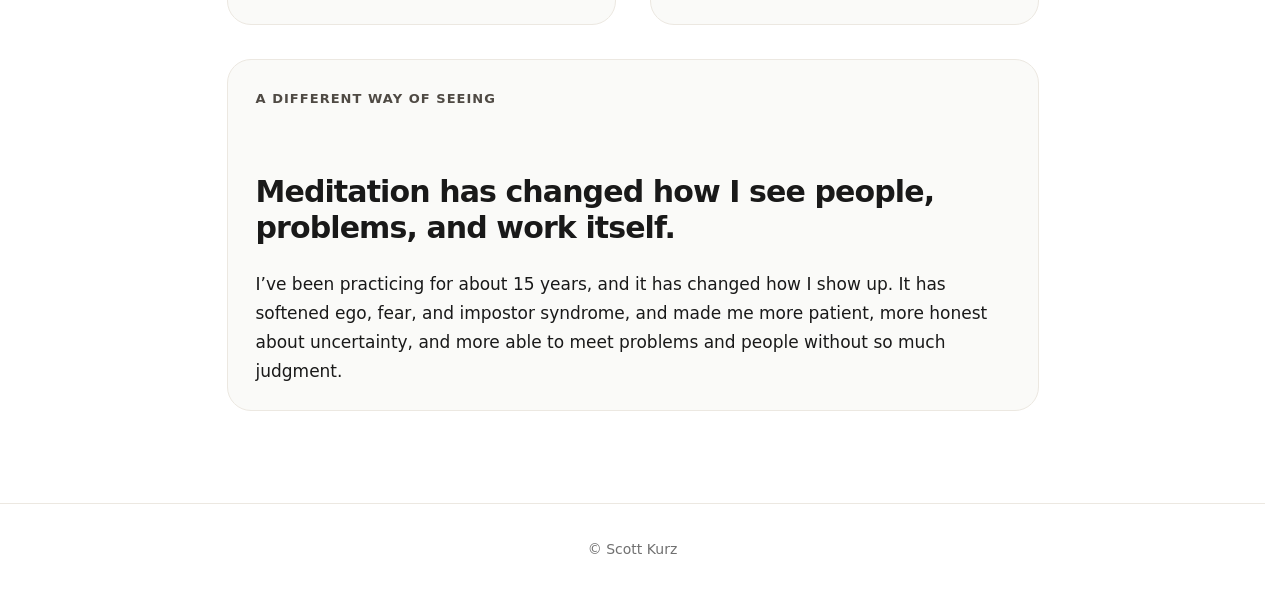
==== commit 6e12bece: "Add homepage hero artwork" ====
--- a/index.html
+++ b/index.html
@@ -23,12 +23,23 @@
 
 <main class="home-main">
   <section class="home-hero home-hero-minimal">
-    <p class="section-label">Technology • Creativity • Service • Human Possibility</p>
-    <h1>I’m an artist at heart working through technology.</h1>
-    <p class="lede">I’ve spent more than 20 years in software, but what matters most to me is not status, polish, or fitting into a role. I’m a creative, a dreamer, and someone who cares deeply about people, meaning, imagination, and building things that could genuinely help the world become more compassionate, peaceful, and alive.</p>
-    <div class="hero-actions">
-      <a class="button-link button-link-solid" href="career-story.html?tab=full">Read the full story</a>
-      <a class="button-link" href="resume.html">See the practical version</a>
+    <div class="home-hero-layout">
+      <div class="home-hero-copy">
+        <div class="home-hero-top">
+          <div class="home-hero-heading">
+            <p class="section-label">Technology • Creativity • Service • Human Possibility</p>
+            <h1>I’m an artist at heart working through technology.</h1>
+          </div>
+          <div class="home-hero-art">
+            <img src="assets/home-hero-dove-wave-tall.png" alt="Abstract dove and wave artwork" class="home-hero-image">
+          </div>
+        </div>
+        <p class="lede">I’ve spent more than 20 years in software, but what matters most to me is not status, polish, or fitting into a role. I’m a creative, a dreamer, and someone who cares deeply about people, meaning, imagination, and building things that could genuinely help the world become more compassionate, peaceful, and alive.</p>
+        <div class="hero-actions">
+          <a class="button-link button-link-solid" href="career-story.html?tab=full">Read the full story</a>
+          <a class="button-link" href="resume.html">See the practical version</a>
+        </div>
+      </div>
     </div>
   </section>
 
--- a/styles.css
+++ b/styles.css
@@ -159,12 +159,47 @@
   padding-bottom: 18px;
 }
 
+.home-hero-layout {
+  display: block;
+}
+
+.home-hero-copy {
+  min-width: 0;
+}
+
+.home-hero-top {
+  display: grid;
+  grid-template-columns: minmax(0, 1fr) minmax(0, 1fr);
+  gap: 36px;
+  align-items: start;
+}
+
+.home-hero-heading {
+  min-width: 0;
+}
+
 .home-hero-minimal h1 {
   max-width: 11ch;
 }
 
 .home-hero-minimal .lede {
-  max-width: 30em;
+  max-width: 32em;
+  margin-top: 22px;
+}
+
+.home-hero-art {
+  display: flex;
+  justify-content: center;
+  align-items: flex-start;
+  min-width: 0;
+  min-height: clamp(340px, 40vw, 560px);
+}
+
+.home-hero-image {
+  display: block;
+  width: 100%;
+  max-width: 100%;
+  height: auto;
 }
 
 .hero-statement {
@@ -311,25 +346,63 @@
   box-shadow: none;
 }
 
-.story-nav h3 {
-  font-family: system-ui, -apple-system, BlinkMacSystemFont, "Segoe UI", sans-serif;
-  font-size: 15px;
-  margin: 0 0 14px;
-}
-
-.story-nav h3 a {
-  color: var(--text);
-}
-
 .story-nav a {
   display: block;
   padding: 8px 0;
   color: var(--muted);
 }
 
+.story-nav-intro {
+  color: var(--muted);
+}
+
 .story-nav a.active {
   color: var(--text);
   font-weight: 700;
+}
+
+.story-nav-toggle {
+  display: none;
+  width: 100%;
+  align-items: center;
+  justify-content: space-between;
+  gap: 16px;
+  padding: 16px 18px;
+  border: 0;
+  background: transparent;
+  color: var(--text);
+  font: inherit;
+  text-align: left;
+  cursor: pointer;
+}
+
+.story-nav-toggle-label {
+  font-size: 15px;
+  font-weight: 700;
+}
+
+.story-nav-toggle-icon {
+  display: inline-flex;
+  flex-direction: column;
+  gap: 4px;
+  flex-shrink: 0;
+}
+
+.story-nav-toggle-icon span {
+  display: block;
+  width: 16px;
+  height: 1.5px;
+  border-radius: 999px;
+  background: var(--muted);
+}
+
+.story-nav-toggle:focus-visible {
+  outline: 2px solid #b9b2a8;
+  outline-offset: -2px;
+}
+
+.story-nav-inner {
+  display: block;
 }
 
 .story-main {
@@ -538,10 +611,35 @@
   margin-bottom: 28px;
 }
 
+.story-pagination {
+  display: flex;
+  justify-content: space-between;
+  gap: 12px;
+  margin-top: 42px;
+  padding-top: 10px;
+}
+
+.story-pagination .button-link {
+  margin-top: 0;
+}
+
 @media (max-width: 850px) {
   .cards { grid-template-columns: 1fr; }
   .home-grid {
     grid-template-columns: 1fr;
+  }
+  .home-hero-top {
+    grid-template-columns: 1fr;
+    gap: 24px;
+  }
+  .home-hero-art {
+    justify-content: flex-start;
+    align-items: flex-start;
+    min-height: 0;
+  }
+  .home-hero-image {
+    width: 100%;
+    max-width: 460px;
   }
   .home-main {
     padding-top: 32px;
@@ -559,12 +657,23 @@
   }
   .story-nav {
     position: static;
-    border-right: 0;
-    border-bottom: 0;
-    border-left: 0;
     padding: 0;
     margin-bottom: 28px;
-    background: transparent;
+    background: #fafaf8;
+    border: 1px solid var(--border);
+    border-radius: 22px;
+    overflow: hidden;
+  }
+  .story-nav-toggle {
+    display: flex;
+  }
+  .story-nav-inner {
+    padding: 14px 18px 14px;
+    border-top: 1px solid var(--border);
+    background: #fafaf8;
+  }
+  .story-nav.is-collapsed .story-nav-inner {
+    display: none;
   }
   .story-tabs-bar {
     padding: 32px 20px 0;
@@ -575,6 +684,13 @@
   .story-main.article h1 {
     font-size: clamp(32px, 9vw, 42px);
   }
+  .story-pagination {
+    flex-direction: column;
+    align-items: stretch;
+  }
+  .story-pagination .button-link {
+    width: 100%;
+  }
   .story-content {
     padding: 24px 22px;
   }
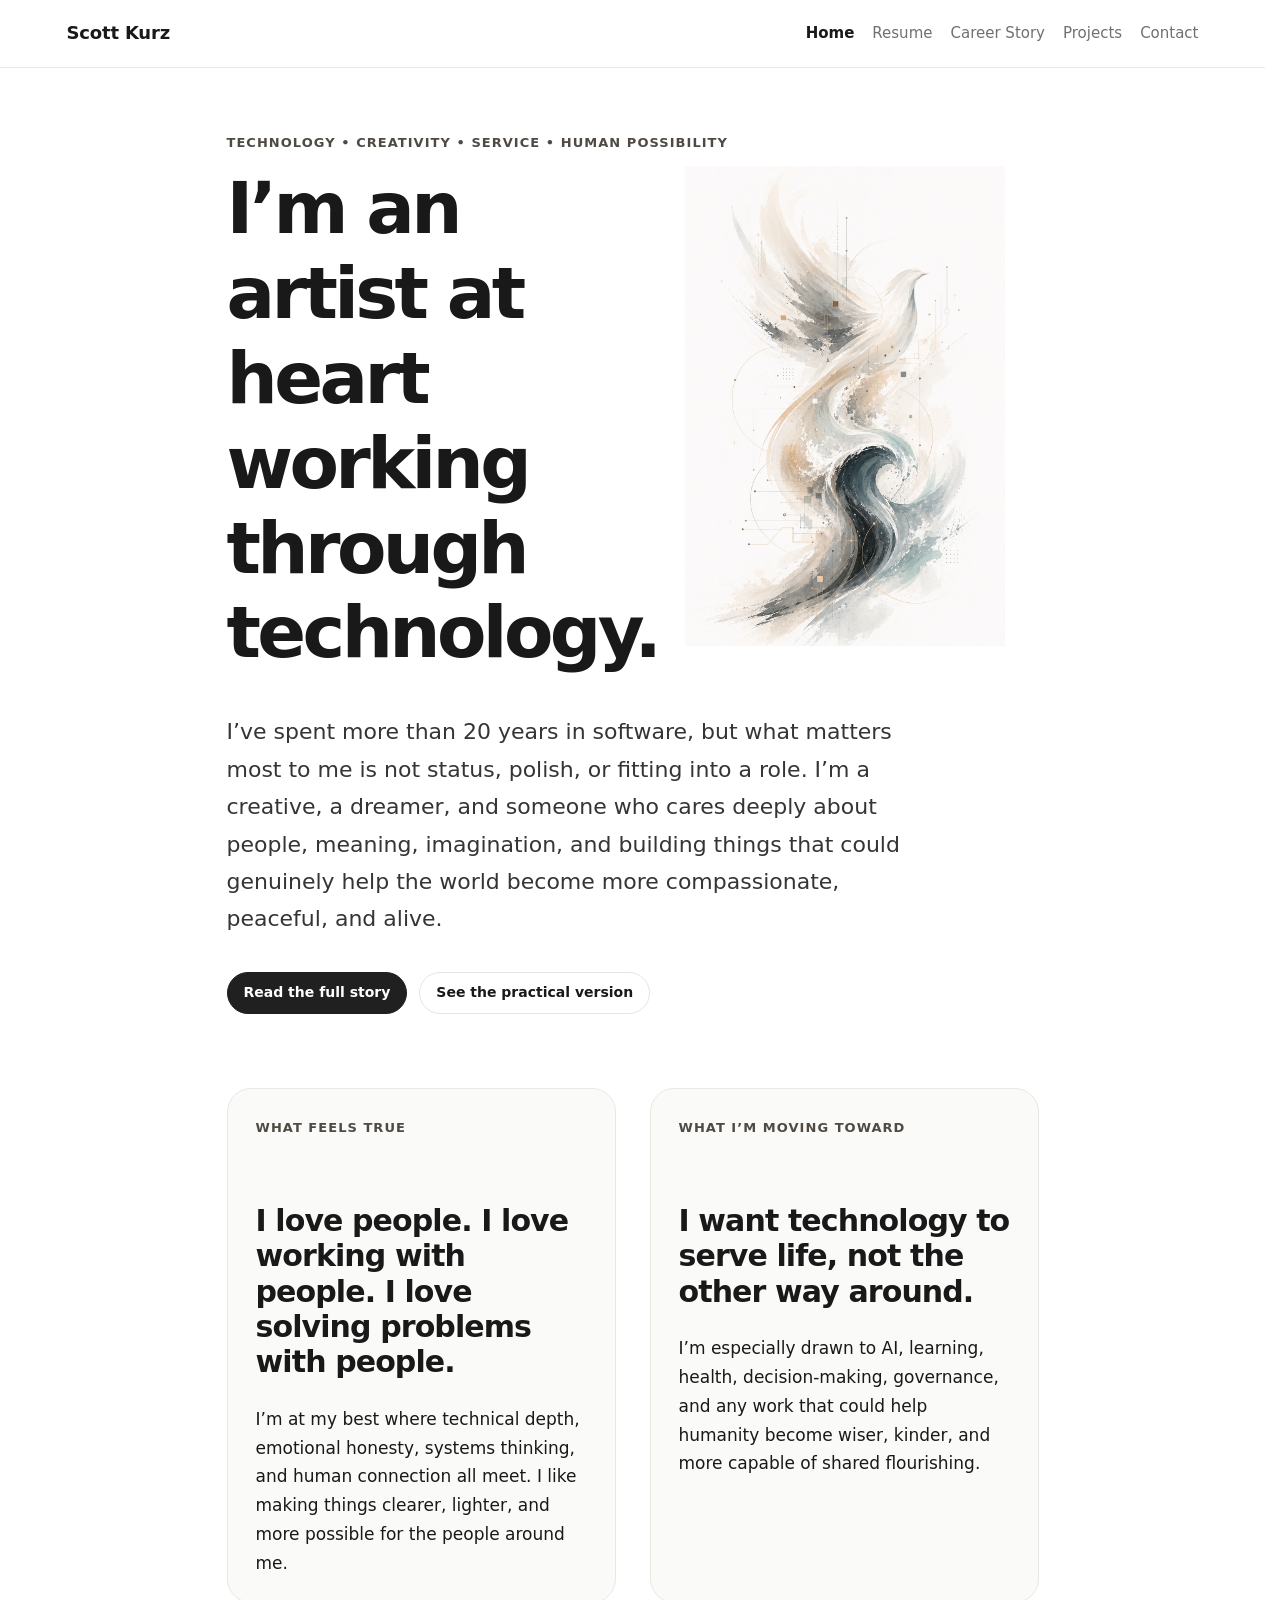
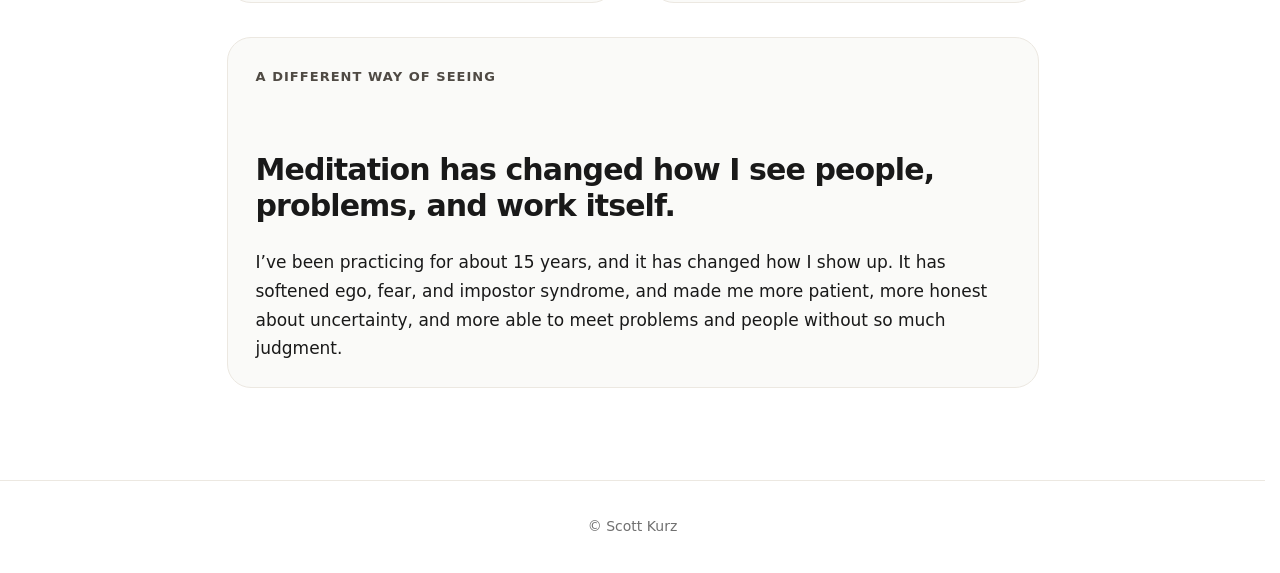
==== commit 1704c6cb: "Refine homepage hero layout" ====
--- a/index.html
+++ b/index.html
@@ -25,9 +25,9 @@
   <section class="home-hero home-hero-minimal">
     <div class="home-hero-layout">
       <div class="home-hero-copy">
+        <p class="section-label home-hero-label">Technology • Creativity • Service • Human Possibility</p>
         <div class="home-hero-top">
           <div class="home-hero-heading">
-            <p class="section-label">Technology • Creativity • Service • Human Possibility</p>
             <h1>I’m an artist at heart working through technology.</h1>
           </div>
           <div class="home-hero-art">
--- a/styles.css
+++ b/styles.css
@@ -167,6 +167,10 @@
   min-width: 0;
 }
 
+.home-hero-label {
+  margin-bottom: 18px;
+}
+
 .home-hero-top {
   display: grid;
   grid-template-columns: minmax(0, 1fr) minmax(0, 1fr);
@@ -192,12 +196,12 @@
   justify-content: center;
   align-items: flex-start;
   min-width: 0;
-  min-height: clamp(340px, 40vw, 560px);
+  min-height: clamp(220px, 30vw, 420px);
 }
 
 .home-hero-image {
   display: block;
-  width: 100%;
+  width: clamp(190px, 25vw, 360px);
   max-width: 100%;
   height: auto;
 }
@@ -629,17 +633,16 @@
     grid-template-columns: 1fr;
   }
   .home-hero-top {
-    grid-template-columns: 1fr;
-    gap: 24px;
+    grid-template-columns: minmax(0, 1fr) minmax(140px, 0.88fr);
+    gap: clamp(14px, 3vw, 24px);
   }
   .home-hero-art {
-    justify-content: flex-start;
+    justify-content: flex-end;
     align-items: flex-start;
     min-height: 0;
   }
   .home-hero-image {
-    width: 100%;
-    max-width: 460px;
+    width: clamp(140px, 30vw, 240px);
   }
   .home-main {
     padding-top: 32px;
@@ -696,3 +699,16 @@
   }
   .nav { align-items: flex-start; flex-direction: column; }
 }
+
+@media (max-width: 560px) {
+  .home-hero-top {
+    grid-template-columns: minmax(0, 1fr) minmax(110px, 0.82fr);
+    gap: 12px;
+  }
+  .home-hero-minimal h1 {
+    font-size: clamp(30px, 8.5vw, 46px);
+  }
+  .home-hero-image {
+    width: clamp(110px, 32vw, 170px);
+  }
+}
